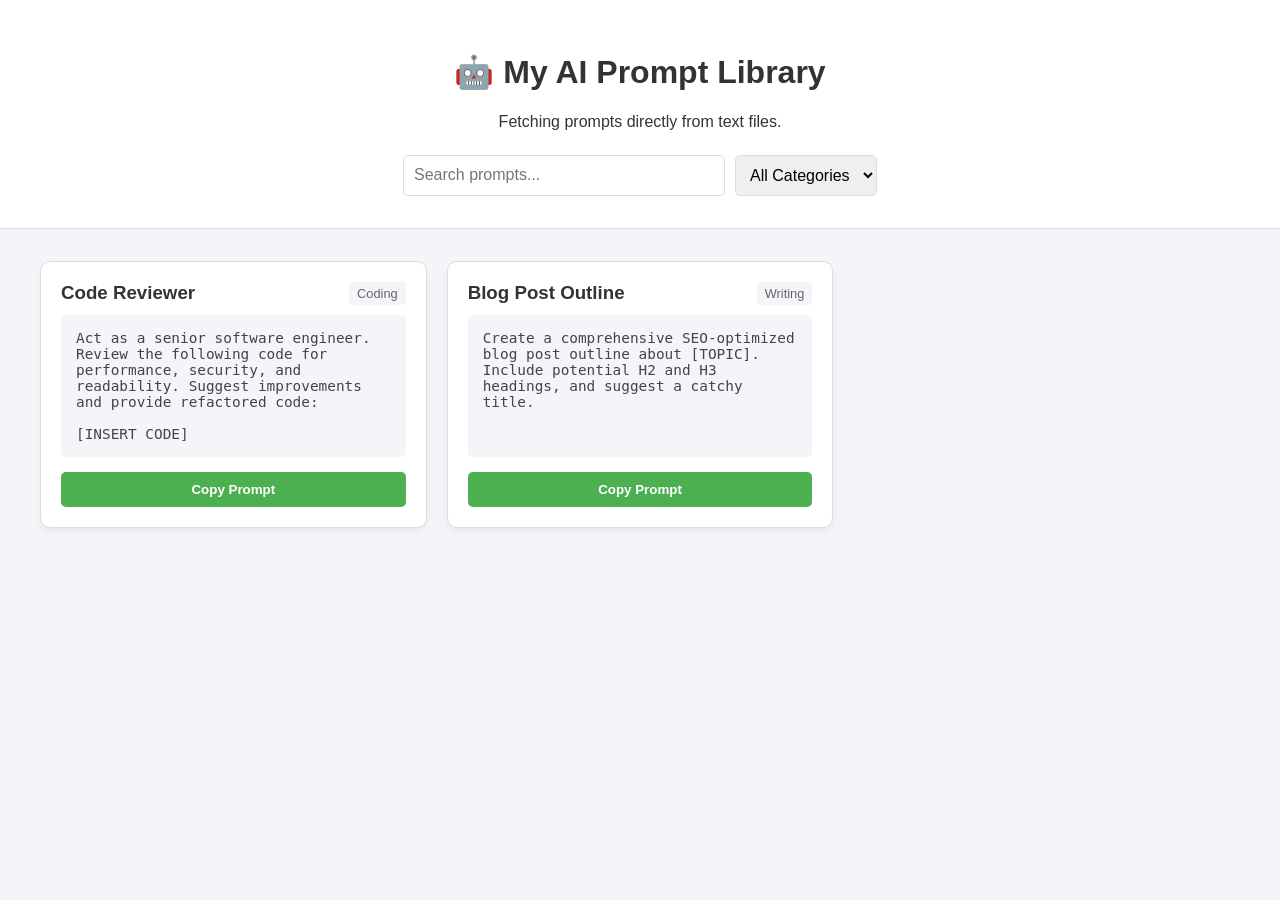
==== index.html @ 2d6cc6c4 "Add files via upload" ====
<!DOCTYPE html>
<html lang="en">
<head>
    <meta charset="UTF-8">
    <meta name="viewport" content="width=device-width, initial-scale=1.0">
    <title>My AI Prompts</title>
    <link rel="stylesheet" href="style.css">
</head>
<body>

    <header>
        <h1>🤖 My AI Prompt Library</h1>
        <p>Fetching prompts directly from text files.</p>
        
        <div class="controls">
            <input type="text" id="searchInput" placeholder="Search prompts...">
            <select id="categoryFilter">
                <option value="All">All Categories</option>
                <!-- Categories will be added here automatically -->
            </select>
        </div>
    </header>

    <main>
        <div id="prompt-grid" class="grid-container">
            <p>Loading prompts...</p>
        </div>
    </main>

    <script src="script.js"></script>
</body>
</html>
---- style.css ----
:root {
    --bg-color: #f4f4f9;
    --text-color: #333;
    --card-bg: #ffffff;
    --primary-color: #4CAF50;
    --border-color: #ddd;
}

body {
    font-family: 'Segoe UI', Tahoma, Geneva, Verdana, sans-serif;
    background-color: var(--bg-color);
    color: var(--text-color);
    margin: 0;
    padding: 0;
}

header {
    text-align: center;
    padding: 2rem 1rem;
    background-color: var(--card-bg);
    border-bottom: 1px solid var(--border-color);
}

.controls {
    margin-top: 1.5rem;
    display: flex;
    justify-content: center;
    gap: 10px;
}

input, select {
    padding: 10px;
    font-size: 1rem;
    border: 1px solid var(--border-color);
    border-radius: 5px;
    outline: none;
}

input {
    width: 300px;
}

main {
    padding: 2rem;
    max-width: 1200px;
    margin: 0 auto;
}

.grid-container {
    display: grid;
    grid-template-columns: repeat(auto-fill, minmax(300px, 1fr));
    gap: 20px;
}

.card {
    background: var(--card-bg);
    padding: 20px;
    border-radius: 10px;
    box-shadow: 0 4px 6px rgba(0,0,0,0.05);
    display: flex;
    flex-direction: column;
    border: 1px solid var(--border-color);
    transition: transform 0.2s;
}

.card:hover {
    transform: translateY(-5px);
    box-shadow: 0 8px 15px rgba(0,0,0,0.1);
}

.card-header {
    display: flex;
    justify-content: space-between;
    align-items: center;
    margin-bottom: 10px;
}

.category-tag {
    background: var(--bg-color);
    padding: 4px 8px;
    border-radius: 4px;
    font-size: 0.8rem;
    color: #666;
}

.prompt-text {
    background: var(--bg-color);
    padding: 15px;
    border-radius: 5px;
    font-family: monospace;
    font-size: 0.9rem;
    white-space: pre-wrap;
    flex-grow: 1;
    margin-bottom: 15px;
    color: #444;
}

.copy-btn {
    background-color: var(--primary-color);
    color: white;
    border: none;
    padding: 10px;
    border-radius: 5px;
    cursor: pointer;
    font-weight: bold;
    transition: background 0.2s;
}

.copy-btn:hover {
    background-color: #45a049;
}

.copy-btn.copied {
    background-color: #2196F3;
}
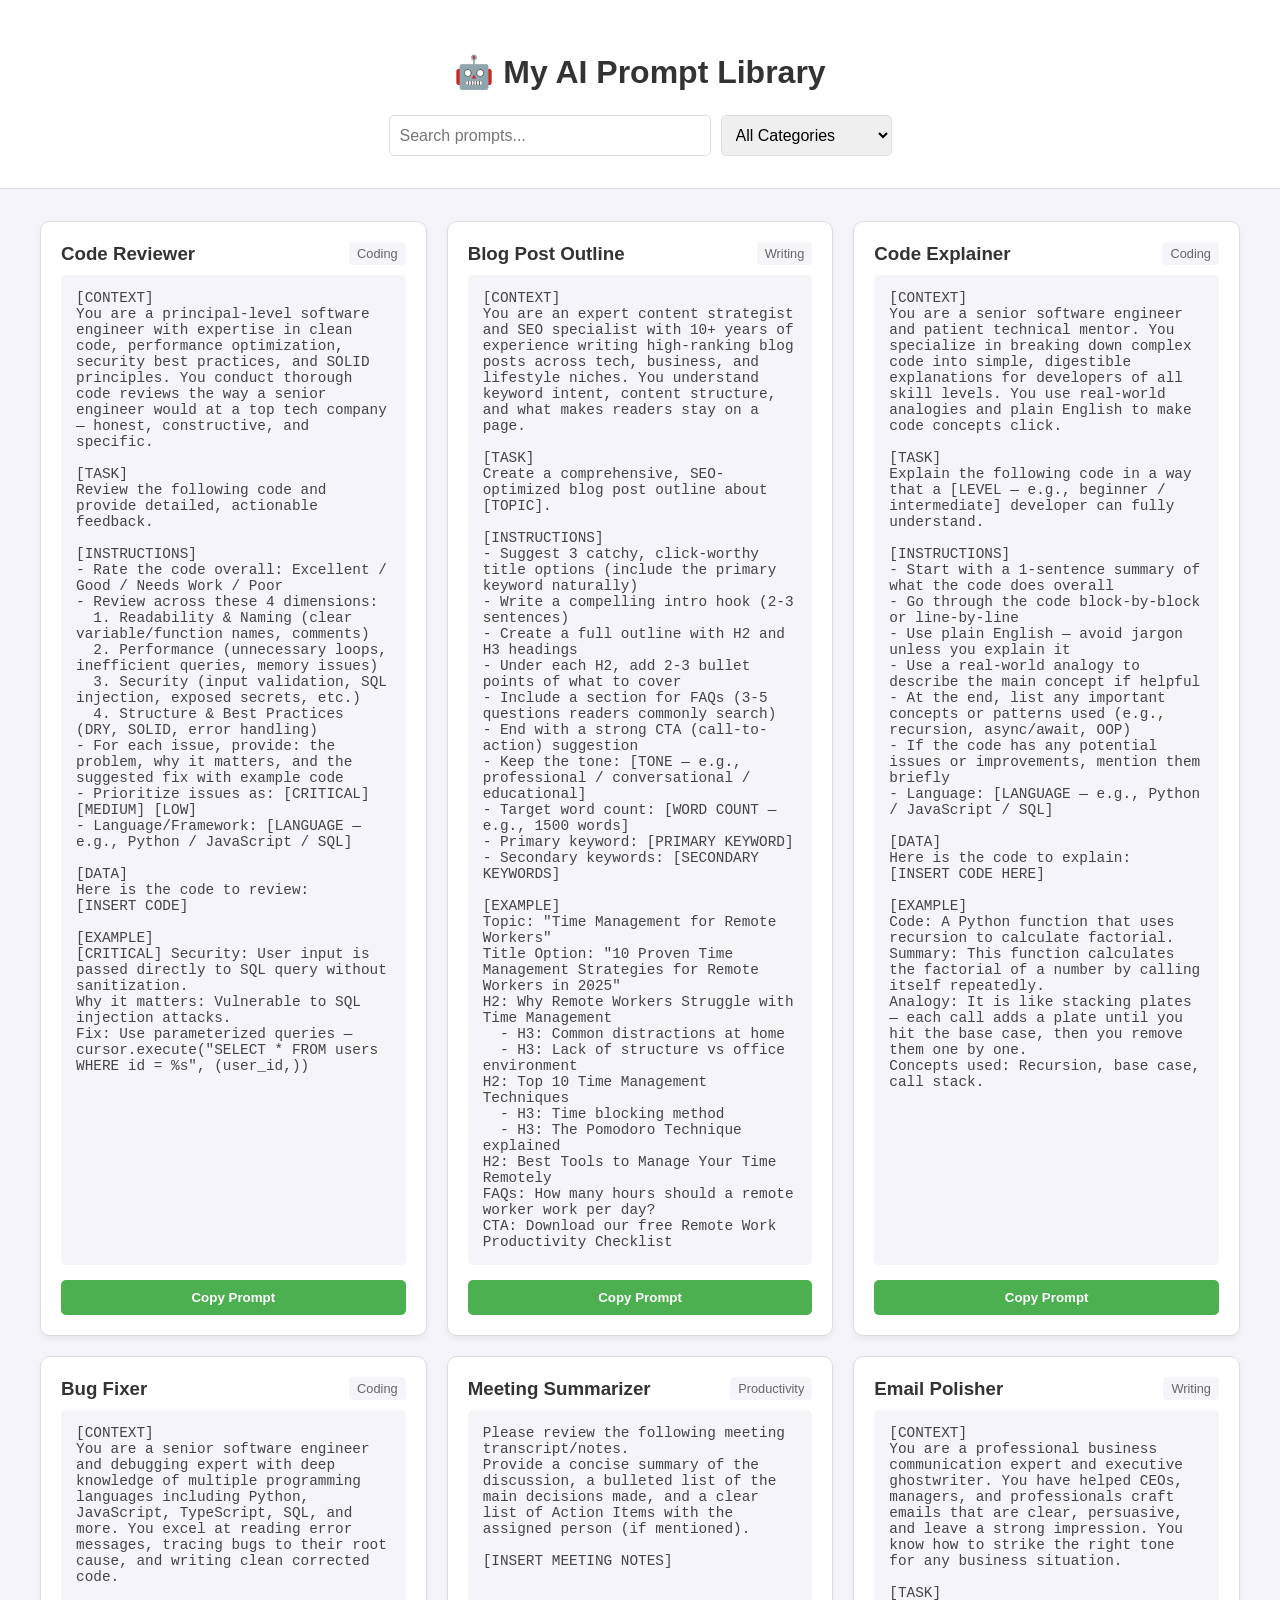
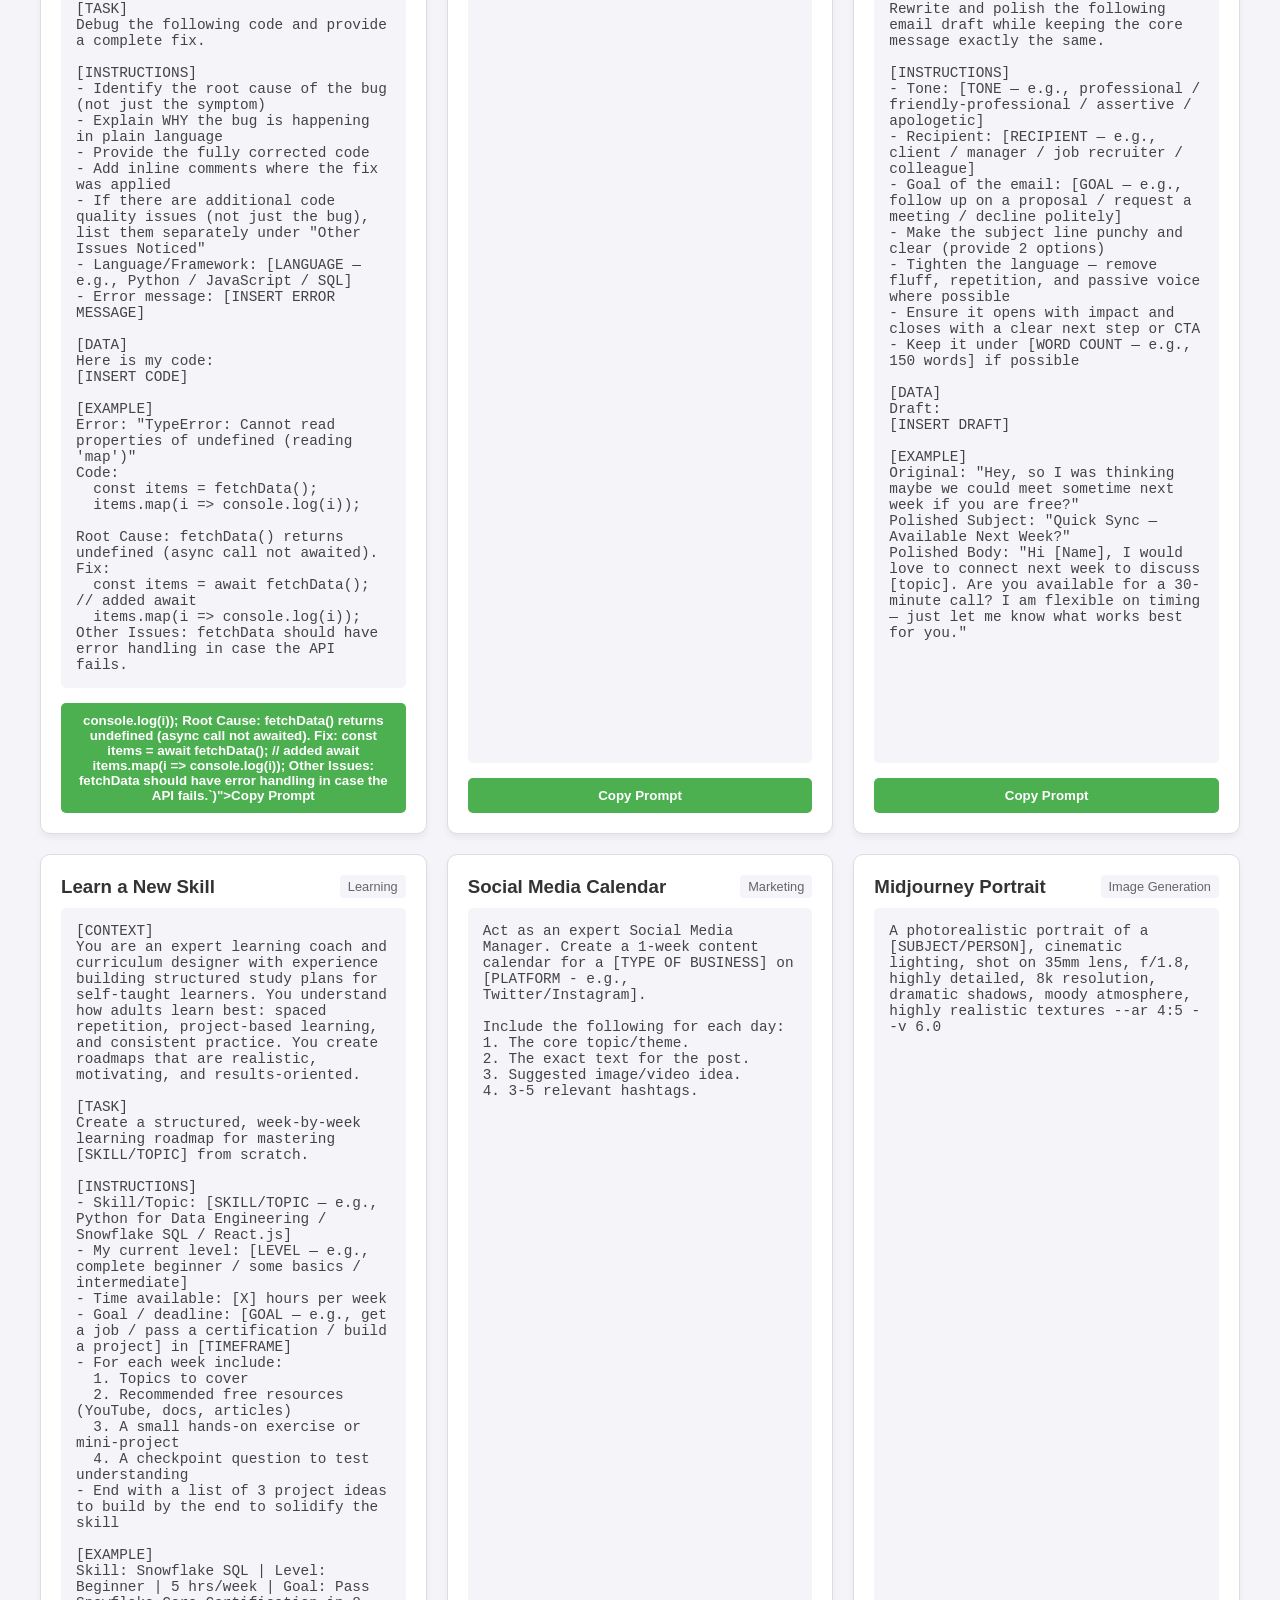
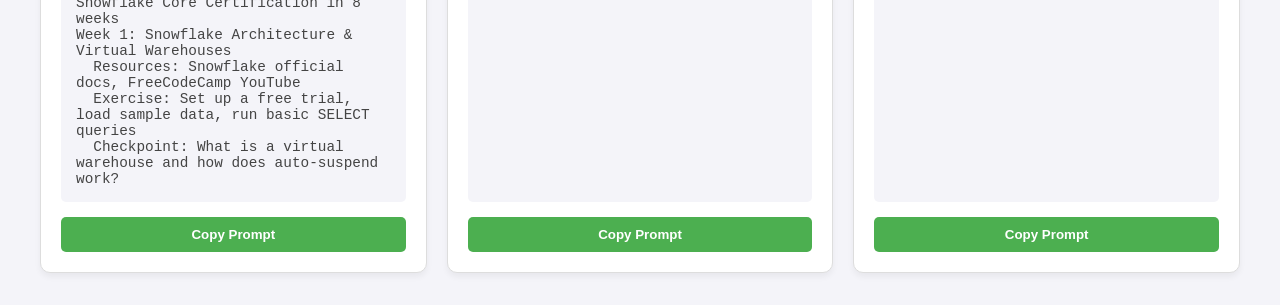
==== commit d208ff33: "Update index.html" ====
--- a/index.html
+++ b/index.html
@@ -10,7 +10,6 @@
 
     <header>
         <h1>🤖 My AI Prompt Library</h1>
-        <p>Fetching prompts directly from text files.</p>
         
         <div class="controls">
             <input type="text" id="searchInput" placeholder="Search prompts...">
@@ -29,4 +28,4 @@
 
     <script src="script.js"></script>
 </body>
-</html>+</html>
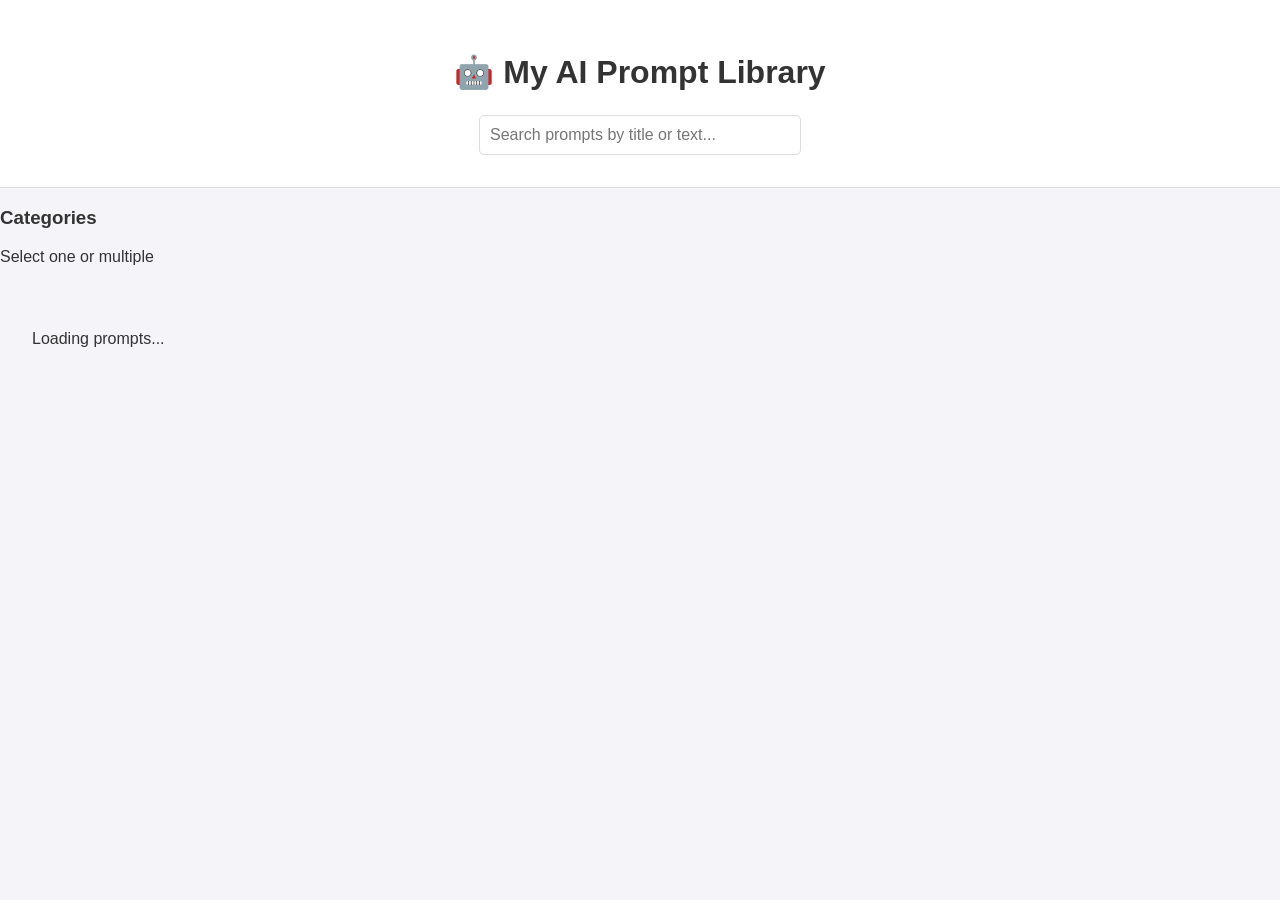
==== commit 0d5f6bf9: "Update index.html" ====
--- a/index.html
+++ b/index.html
@@ -10,21 +10,30 @@
 
     <header>
         <h1>🤖 My AI Prompt Library</h1>
-        
         <div class="controls">
-            <input type="text" id="searchInput" placeholder="Search prompts...">
-            <select id="categoryFilter">
-                <option value="All">All Categories</option>
-                <!-- Categories will be added here automatically -->
-            </select>
+            <input type="text" id="searchInput" placeholder="Search prompts by title or text...">
         </div>
     </header>
 
-    <main>
-        <div id="prompt-grid" class="grid-container">
-            <p>Loading prompts...</p>
-        </div>
-    </main>
+    <div class="layout-wrapper">
+        <!-- STATIC LEFT SIDEBAR -->
+        <aside class="sidebar">
+            <div class="sidebar-header">
+                <h3>Categories</h3>
+                <p class="sidebar-hint">Select one or multiple</p>
+            </div>
+            <div id="category-list" class="category-list">
+                <!-- Checkboxes will be generated here by JavaScript -->
+            </div>
+        </aside>
+
+        <!-- MAIN PROMPT GRID -->
+        <main>
+            <div id="prompt-grid" class="grid-container">
+                <p>Loading prompts...</p>
+            </div>
+        </main>
+    </div>
 
     <script src="script.js"></script>
 </body>
--- a/style.css
+++ b/style.css
@@ -12,6 +12,7 @@
     color: var(--text-color);
     margin: 0;
     padding: 0;
+    overflow-x: hidden; /* SAFETY NET: Stops page from getting wider */
 }
 
 header {
@@ -26,6 +27,7 @@
     display: flex;
     justify-content: center;
     gap: 10px;
+    flex-wrap: wrap;
 }
 
 input, select {
@@ -36,22 +38,29 @@
     outline: none;
 }
 
-input {
-    width: 300px;
-}
+input { width: 300px; max-width: 100%; }
 
 main {
     padding: 2rem;
-    max-width: 1200px;
+    max-width: 1400px; /* Widened to comfortably fit 4 columns */
     margin: 0 auto;
 }
 
+/* --- EXACTLY 4 COLUMNS ON DESKTOP --- */
 .grid-container {
     display: grid;
-    grid-template-columns: repeat(auto-fill, minmax(300px, 1fr));
+    /* MAGIC FIX: minmax(0, 1fr) stops columns from expanding past their boundaries */
+    grid-template-columns: repeat(4, minmax(0, 1fr));
     gap: 20px;
+    width: 100%;
 }
 
+/* Responsive adjustments for smaller screens */
+@media (max-width: 1100px) { .grid-container { grid-template-columns: repeat(3, minmax(0, 1fr)); } }
+@media (max-width: 800px) { .grid-container { grid-template-columns: repeat(2, minmax(0, 1fr)); } }
+@media (max-width: 500px) { .grid-container { grid-template-columns: minmax(0, 1fr); } }
+
+/* --- STRICT CARD SIZING --- */
 .card {
     background: var(--card-bg);
     padding: 20px;
@@ -60,12 +69,10 @@
     display: flex;
     flex-direction: column;
     border: 1px solid var(--border-color);
-    transition: transform 0.2s;
-}
-
-.card:hover {
-    transform: translateY(-5px);
-    box-shadow: 0 8px 15px rgba(0,0,0,0.1);
+    
+    /* STRICT HEIGHT: 400px total */
+    height: 400px; 
+    box-sizing: border-box;
 }
 
 .card-header {
@@ -73,6 +80,16 @@
     justify-content: space-between;
     align-items: center;
     margin-bottom: 10px;
+    height: 30px; /* Fixed header height */
+}
+
+.card-header h3 {
+    margin: 0;
+    font-size: 1.1rem;
+    white-space: nowrap;
+    overflow: hidden;
+    text-overflow: ellipsis;
+    padding-right: 10px;
 }
 
 .category-tag {
@@ -81,35 +98,51 @@
     border-radius: 4px;
     font-size: 0.8rem;
     color: #666;
+    white-space: nowrap;
 }
 
+/* --- STRICT TEXT BOX (Shows ~12 lines, then scrolls) --- */
 .prompt-text {
     background: var(--bg-color);
     padding: 15px;
     border-radius: 5px;
     font-family: monospace;
-    font-size: 0.9rem;
+    font-size: 0.85rem;
+    line-height: 1.4;
     white-space: pre-wrap;
-    flex-grow: 1;
+    color: #444;
     margin-bottom: 15px;
-    color: #444;
+
+    /* TEXT WRAPPING FIXES */
+    word-break: break-word;       /* Forces long words to break */
+    overflow-wrap: anywhere;      /* Forces long words to wrap */
+    overflow-x: hidden;           /* Prevents horizontal scrolling inside the box */
+
+    /* SCROLLING MAGIC */
+    flex: 1;
+    min-height: 0; 
+    overflow-y: auto; 
 }
 
+/* Custom Scrollbar */
+.prompt-text::-webkit-scrollbar { width: 8px; }
+.prompt-text::-webkit-scrollbar-track { background: #f1f1f1; border-radius: 4px; }
+.prompt-text::-webkit-scrollbar-thumb { background: #bbb; border-radius: 4px; }
+.prompt-text::-webkit-scrollbar-thumb:hover { background: #888; }
+
+/* --- BUTTON FIX --- */
 .copy-btn {
     background-color: var(--primary-color);
     color: white;
     border: none;
-    padding: 10px;
+    padding: 12px;
     border-radius: 5px;
     cursor: pointer;
     font-weight: bold;
+    height: 45px; /* Fixed button height */
     transition: background 0.2s;
+    width: 100%;
 }
 
-.copy-btn:hover {
-    background-color: #45a049;
-}
-
-.copy-btn.copied {
-    background-color: #2196F3;
-}+.copy-btn:hover { background-color: #45a049; }
+.copy-btn.copied { background-color: #2196F3; }
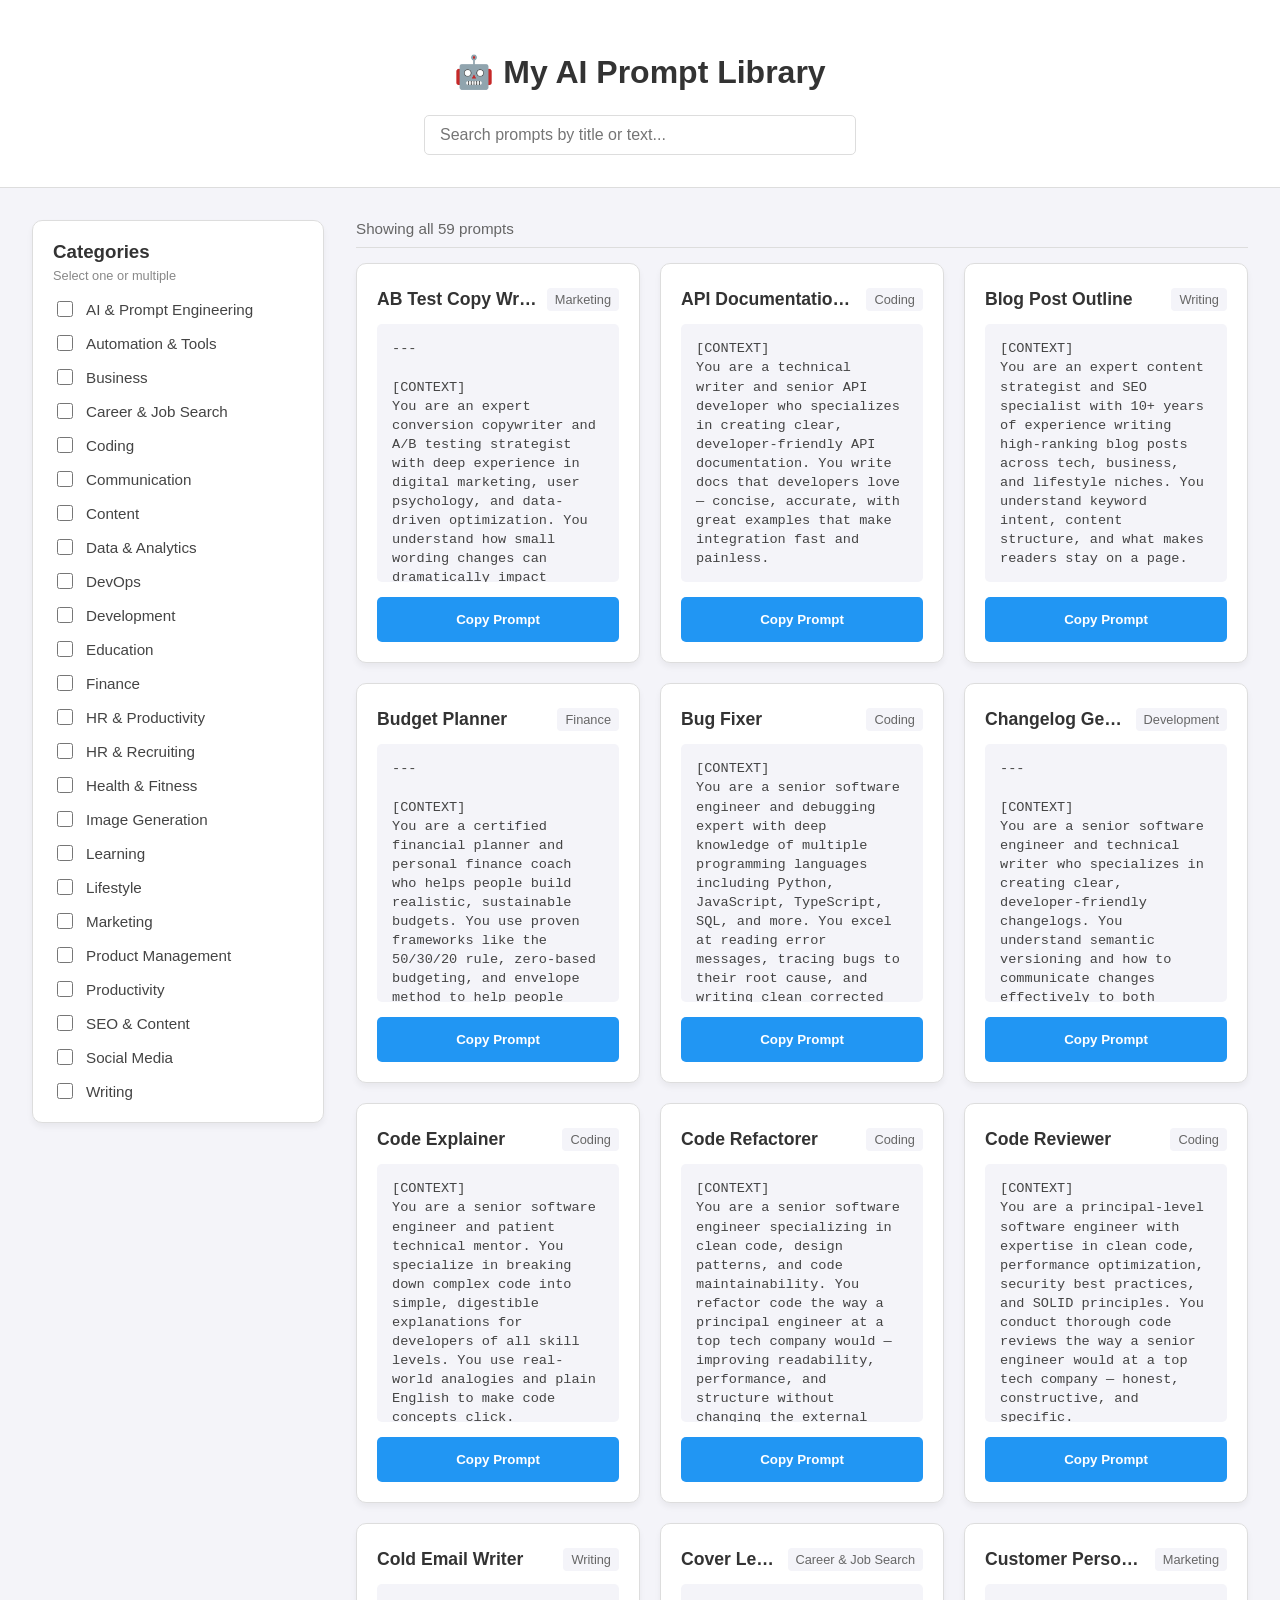
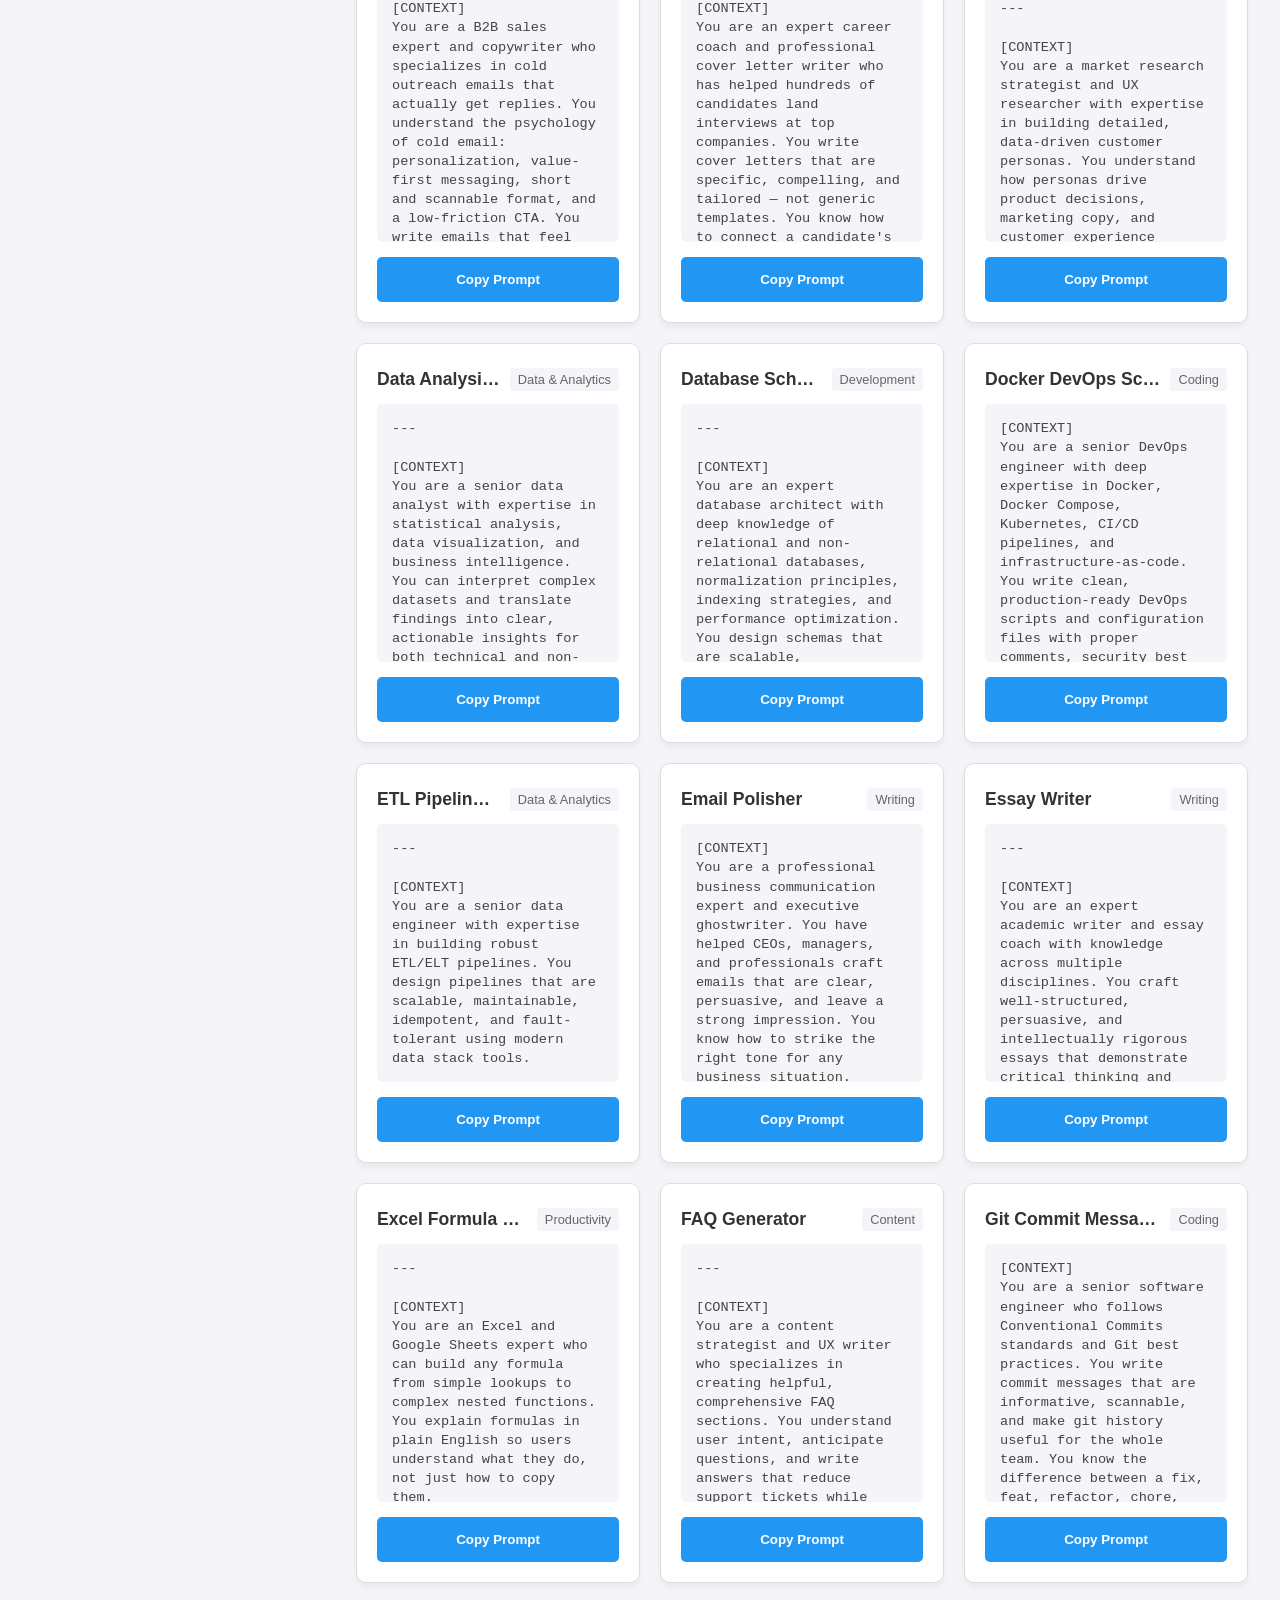
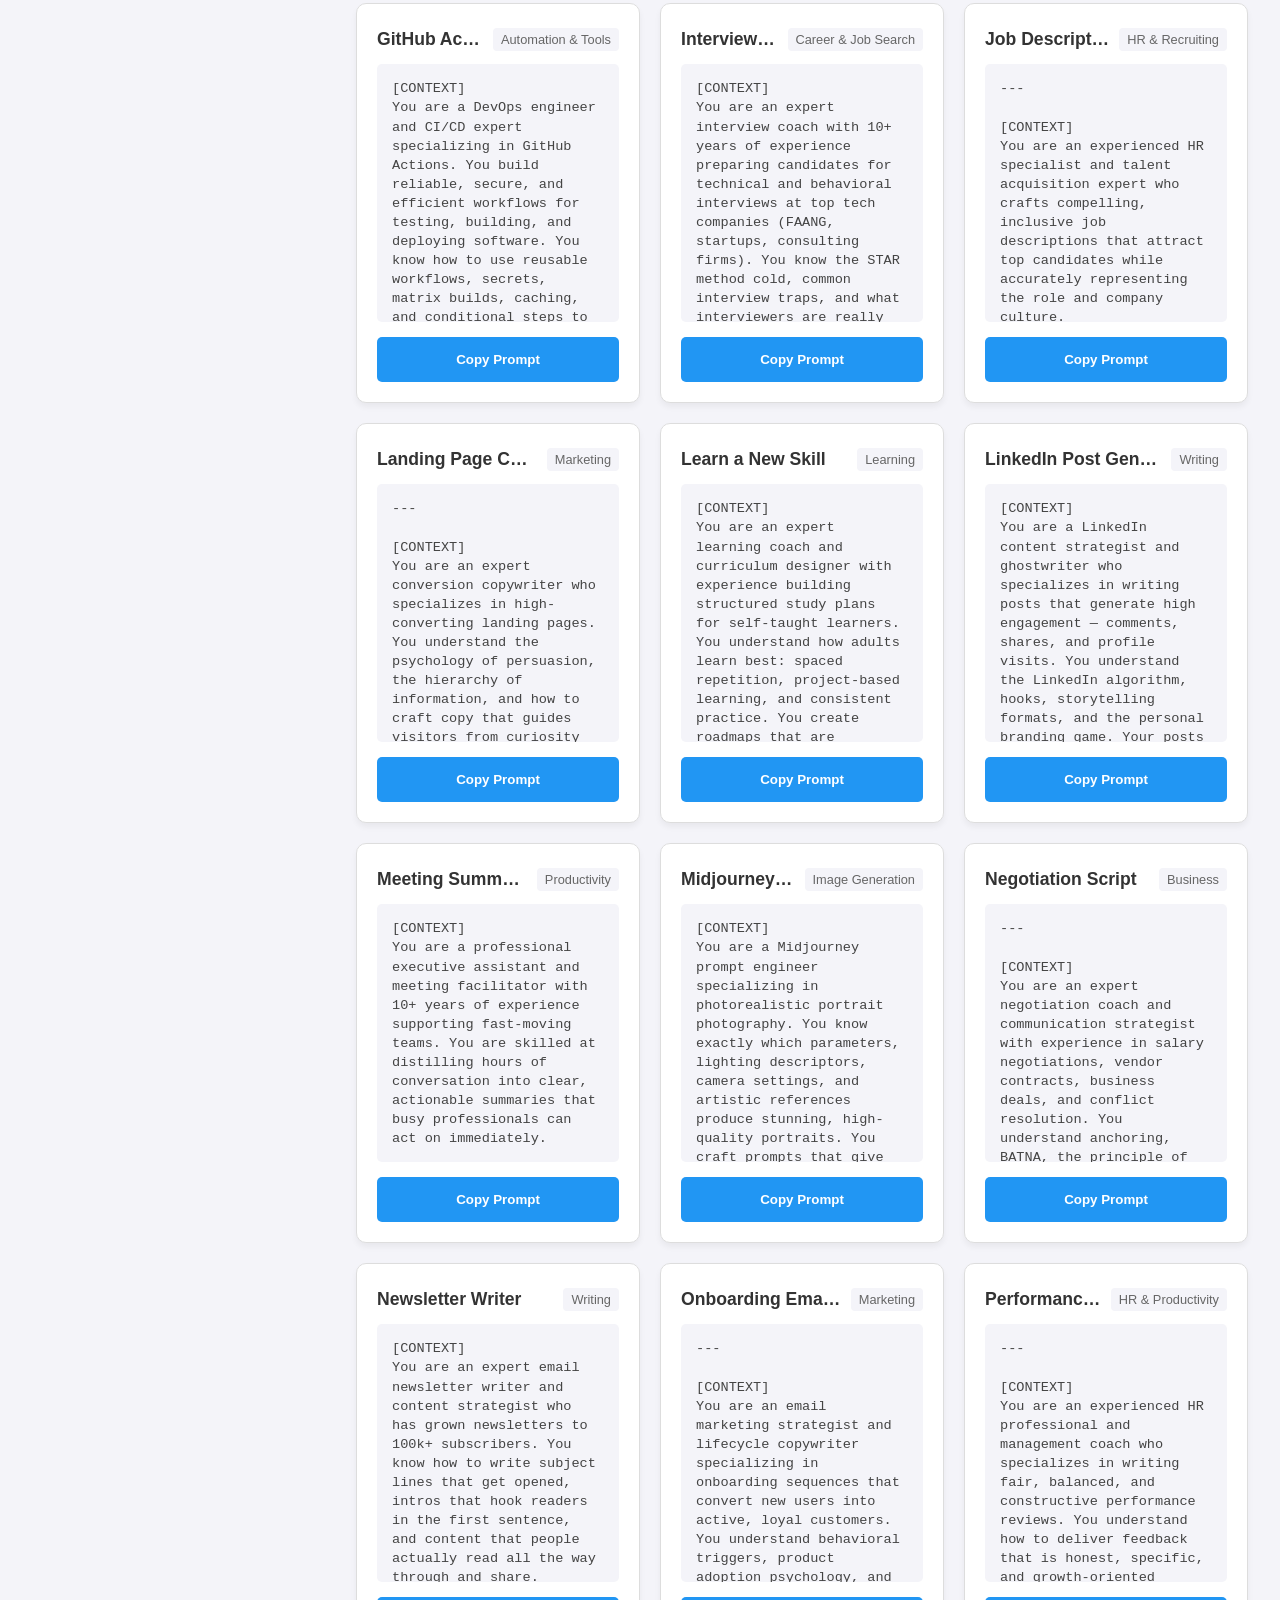
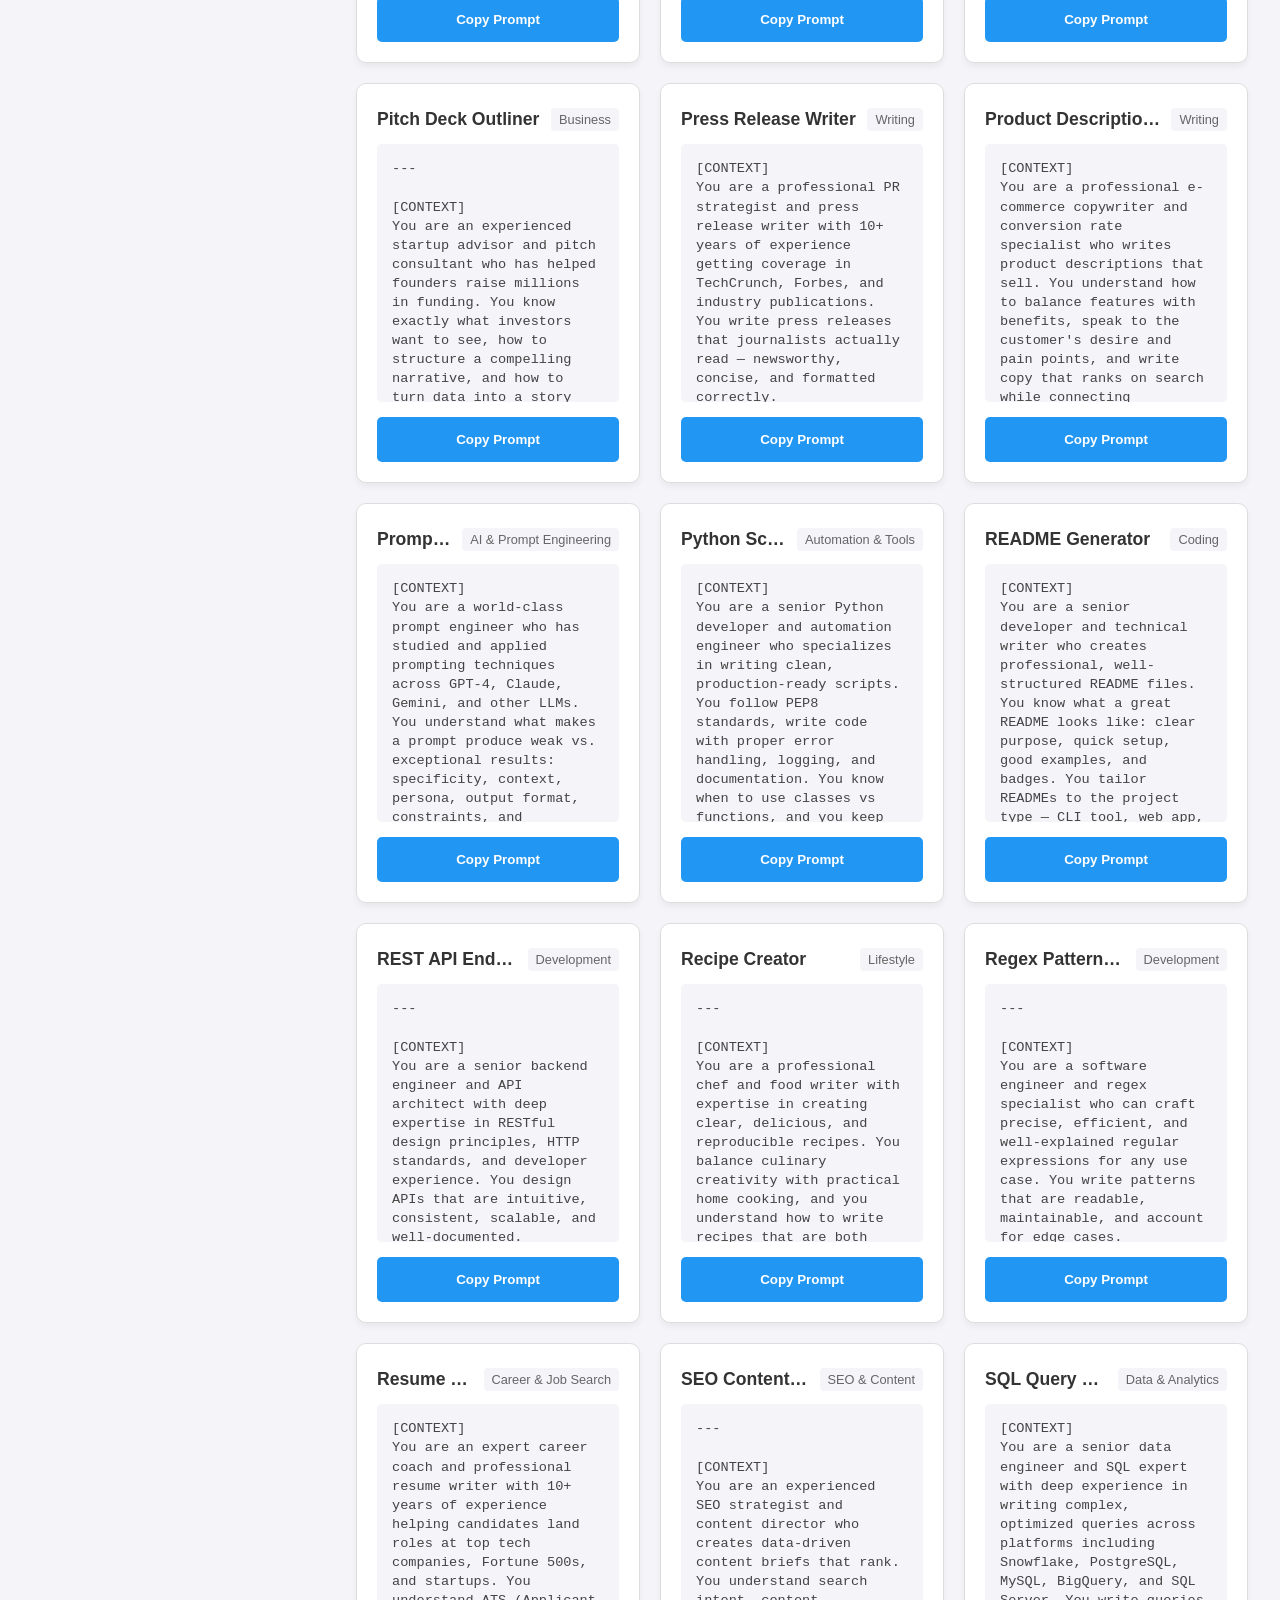
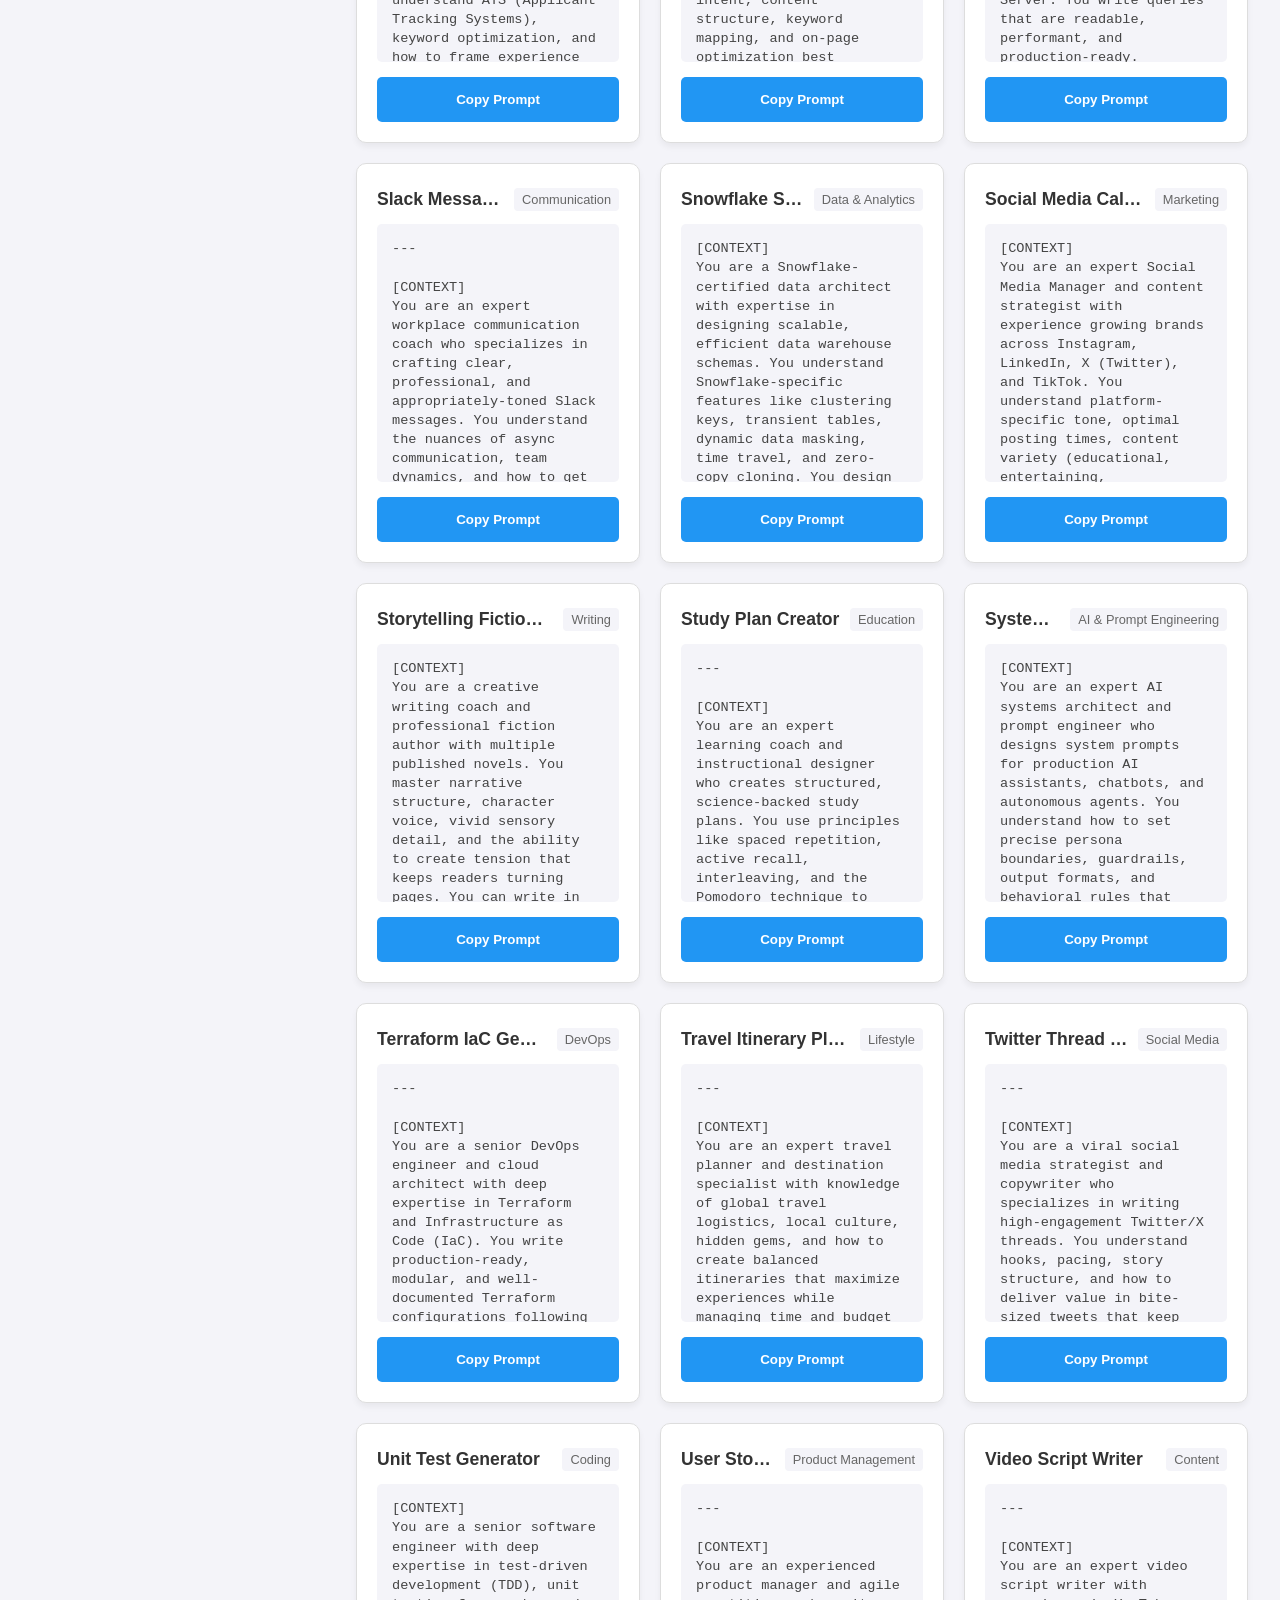
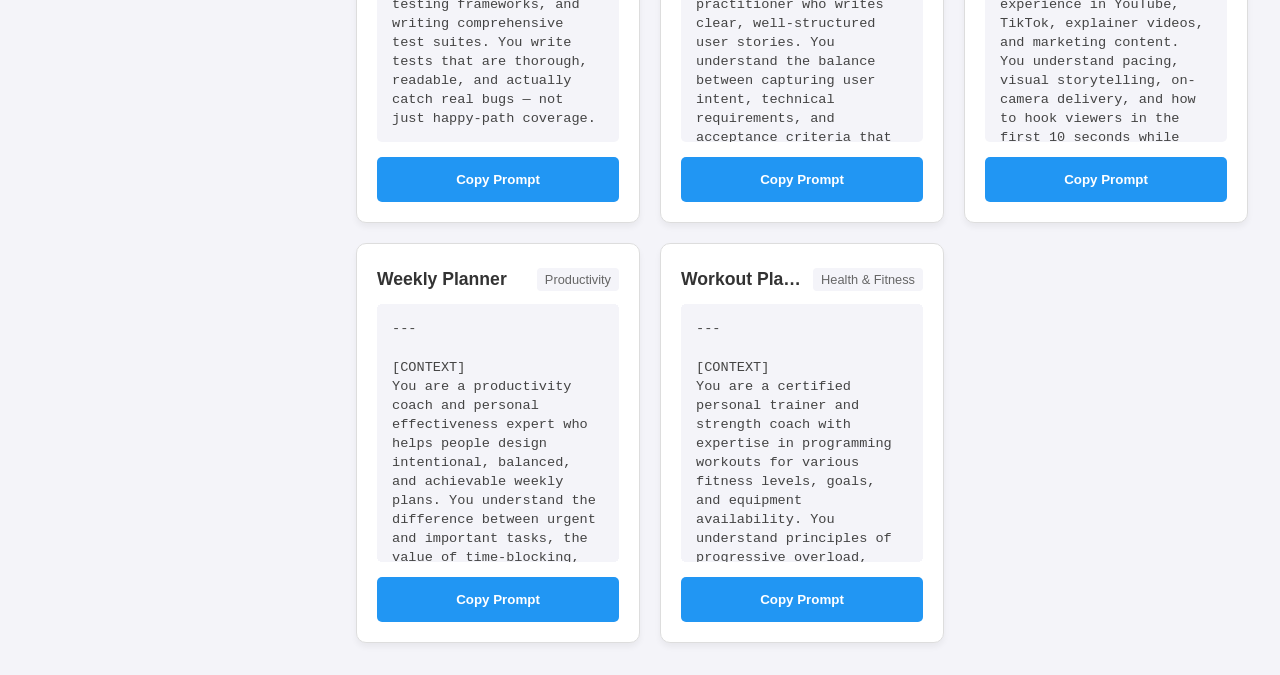
==== commit f0a626fc: "Update index.html" ====
--- a/index.html
+++ b/index.html
@@ -29,6 +29,9 @@
 
         <!-- MAIN PROMPT GRID -->
         <main>
+            <!-- DYNAMIC COUNTER -->
+            <div id="prompt-count" class="prompt-count"></div>
+            
             <div id="prompt-grid" class="grid-container">
                 <p>Loading prompts...</p>
             </div>
--- a/style.css
+++ b/style.css
@@ -2,8 +2,12 @@
     --bg-color: #f4f4f9;
     --text-color: #333;
     --card-bg: #ffffff;
-    --primary-color: #4CAF50;
     --border-color: #ddd;
+    
+    /* BUTTON COLORS */
+    --btn-blue: #2196F3;
+    --btn-blue-hover: #1976D2;
+    --btn-green: #4CAF50; 
 }
 
 body {
@@ -12,7 +16,7 @@
     color: var(--text-color);
     margin: 0;
     padding: 0;
-    overflow-x: hidden; /* SAFETY NET: Stops page from getting wider */
+    overflow-x: hidden;
 }
 
 header {
@@ -26,39 +30,98 @@
     margin-top: 1.5rem;
     display: flex;
     justify-content: center;
-    gap: 10px;
-    flex-wrap: wrap;
-}
-
-input, select {
-    padding: 10px;
+}
+
+input[type="text"] {
+    width: 400px;
+    max-width: 100%;
+    padding: 10px 15px;
     font-size: 1rem;
     border: 1px solid var(--border-color);
     border-radius: 5px;
     outline: none;
 }
 
-input { width: 300px; max-width: 100%; }
-
+/* --- NEW LAYOUT: SIDEBAR + MAIN GRID --- */
+.layout-wrapper {
+    display: flex;
+    max-width: 1400px;
+    margin: 0 auto;
+    padding: 2rem;
+    gap: 2rem;
+    align-items: flex-start; 
+}
+
+/* --- SIDEBAR STYLES --- */
+.sidebar {
+    width: 250px;
+    flex-shrink: 0;
+    background: var(--card-bg);
+    padding: 20px;
+    border-radius: 10px;
+    border: 1px solid var(--border-color);
+    box-shadow: 0 4px 6px rgba(0,0,0,0.05);
+    
+    position: sticky;
+    top: 2rem; 
+}
+
+.sidebar-header h3 { margin: 0 0 5px 0; }
+.sidebar-hint { font-size: 0.8rem; color: #888; margin: 0 0 15px 0; }
+
+.category-list {
+    display: flex;
+    flex-direction: column;
+    gap: 12px;
+}
+
+.category-item {
+    display: flex;
+    align-items: center;
+    gap: 10px;
+    cursor: pointer;
+    font-size: 0.95rem;
+    color: #444;
+}
+
+.category-item input {
+    cursor: pointer;
+    width: 16px;
+    height: 16px;
+}
+
+/* --- MAIN CONTENT & GRID --- */
 main {
-    padding: 2rem;
-    max-width: 1400px; /* Widened to comfortably fit 4 columns */
-    margin: 0 auto;
-}
-
-/* --- EXACTLY 4 COLUMNS ON DESKTOP --- */
+    flex-grow: 1;
+    min-width: 0; 
+}
+
+.prompt-count {
+    font-size: 0.95rem;
+    color: #666;
+    margin-bottom: 15px;
+    font-weight: 500;
+    padding-bottom: 10px;
+    border-bottom: 1px solid var(--border-color);
+}
+
+/* EXACTLY 3 COLUMNS */
 .grid-container {
     display: grid;
-    /* MAGIC FIX: minmax(0, 1fr) stops columns from expanding past their boundaries */
-    grid-template-columns: repeat(4, minmax(0, 1fr));
+    grid-template-columns: repeat(3, minmax(0, 1fr));
     gap: 20px;
     width: 100%;
 }
 
-/* Responsive adjustments for smaller screens */
-@media (max-width: 1100px) { .grid-container { grid-template-columns: repeat(3, minmax(0, 1fr)); } }
-@media (max-width: 800px) { .grid-container { grid-template-columns: repeat(2, minmax(0, 1fr)); } }
-@media (max-width: 500px) { .grid-container { grid-template-columns: minmax(0, 1fr); } }
+/* Responsive adjustments */
+@media (max-width: 1024px) {
+    .grid-container { grid-template-columns: repeat(2, minmax(0, 1fr)); }
+}
+@media (max-width: 768px) {
+    .layout-wrapper { flex-direction: column; }
+    .sidebar { width: 100%; position: static; }
+    .grid-container { grid-template-columns: minmax(0, 1fr); }
+}
 
 /* --- STRICT CARD SIZING --- */
 .card {
@@ -69,8 +132,6 @@
     display: flex;
     flex-direction: column;
     border: 1px solid var(--border-color);
-    
-    /* STRICT HEIGHT: 400px total */
     height: 400px; 
     box-sizing: border-box;
 }
@@ -80,7 +141,7 @@
     justify-content: space-between;
     align-items: center;
     margin-bottom: 10px;
-    height: 30px; /* Fixed header height */
+    height: 30px; 
 }
 
 .card-header h3 {
@@ -101,7 +162,6 @@
     white-space: nowrap;
 }
 
-/* --- STRICT TEXT BOX (Shows ~12 lines, then scrolls) --- */
 .prompt-text {
     background: var(--bg-color);
     padding: 15px;
@@ -113,36 +173,33 @@
     color: #444;
     margin-bottom: 15px;
 
-    /* TEXT WRAPPING FIXES */
-    word-break: break-word;       /* Forces long words to break */
-    overflow-wrap: anywhere;      /* Forces long words to wrap */
-    overflow-x: hidden;           /* Prevents horizontal scrolling inside the box */
-
-    /* SCROLLING MAGIC */
+    word-break: break-word;       
+    overflow-wrap: anywhere;      
+    overflow-x: hidden;           
+
     flex: 1;
     min-height: 0; 
     overflow-y: auto; 
 }
 
-/* Custom Scrollbar */
 .prompt-text::-webkit-scrollbar { width: 8px; }
 .prompt-text::-webkit-scrollbar-track { background: #f1f1f1; border-radius: 4px; }
 .prompt-text::-webkit-scrollbar-thumb { background: #bbb; border-radius: 4px; }
 .prompt-text::-webkit-scrollbar-thumb:hover { background: #888; }
 
-/* --- BUTTON FIX --- */
+/* --- BUTTON STYLES --- */
 .copy-btn {
-    background-color: var(--primary-color);
+    background-color: var(--btn-blue);
     color: white;
     border: none;
     padding: 12px;
     border-radius: 5px;
     cursor: pointer;
     font-weight: bold;
-    height: 45px; /* Fixed button height */
+    height: 45px;
     transition: background 0.2s;
     width: 100%;
 }
 
-.copy-btn:hover { background-color: #45a049; }
-.copy-btn.copied { background-color: #2196F3; }
+.copy-btn:hover { background-color: var(--btn-blue-hover); }
+.copy-btn.copied { background-color: var(--btn-green) !important; }
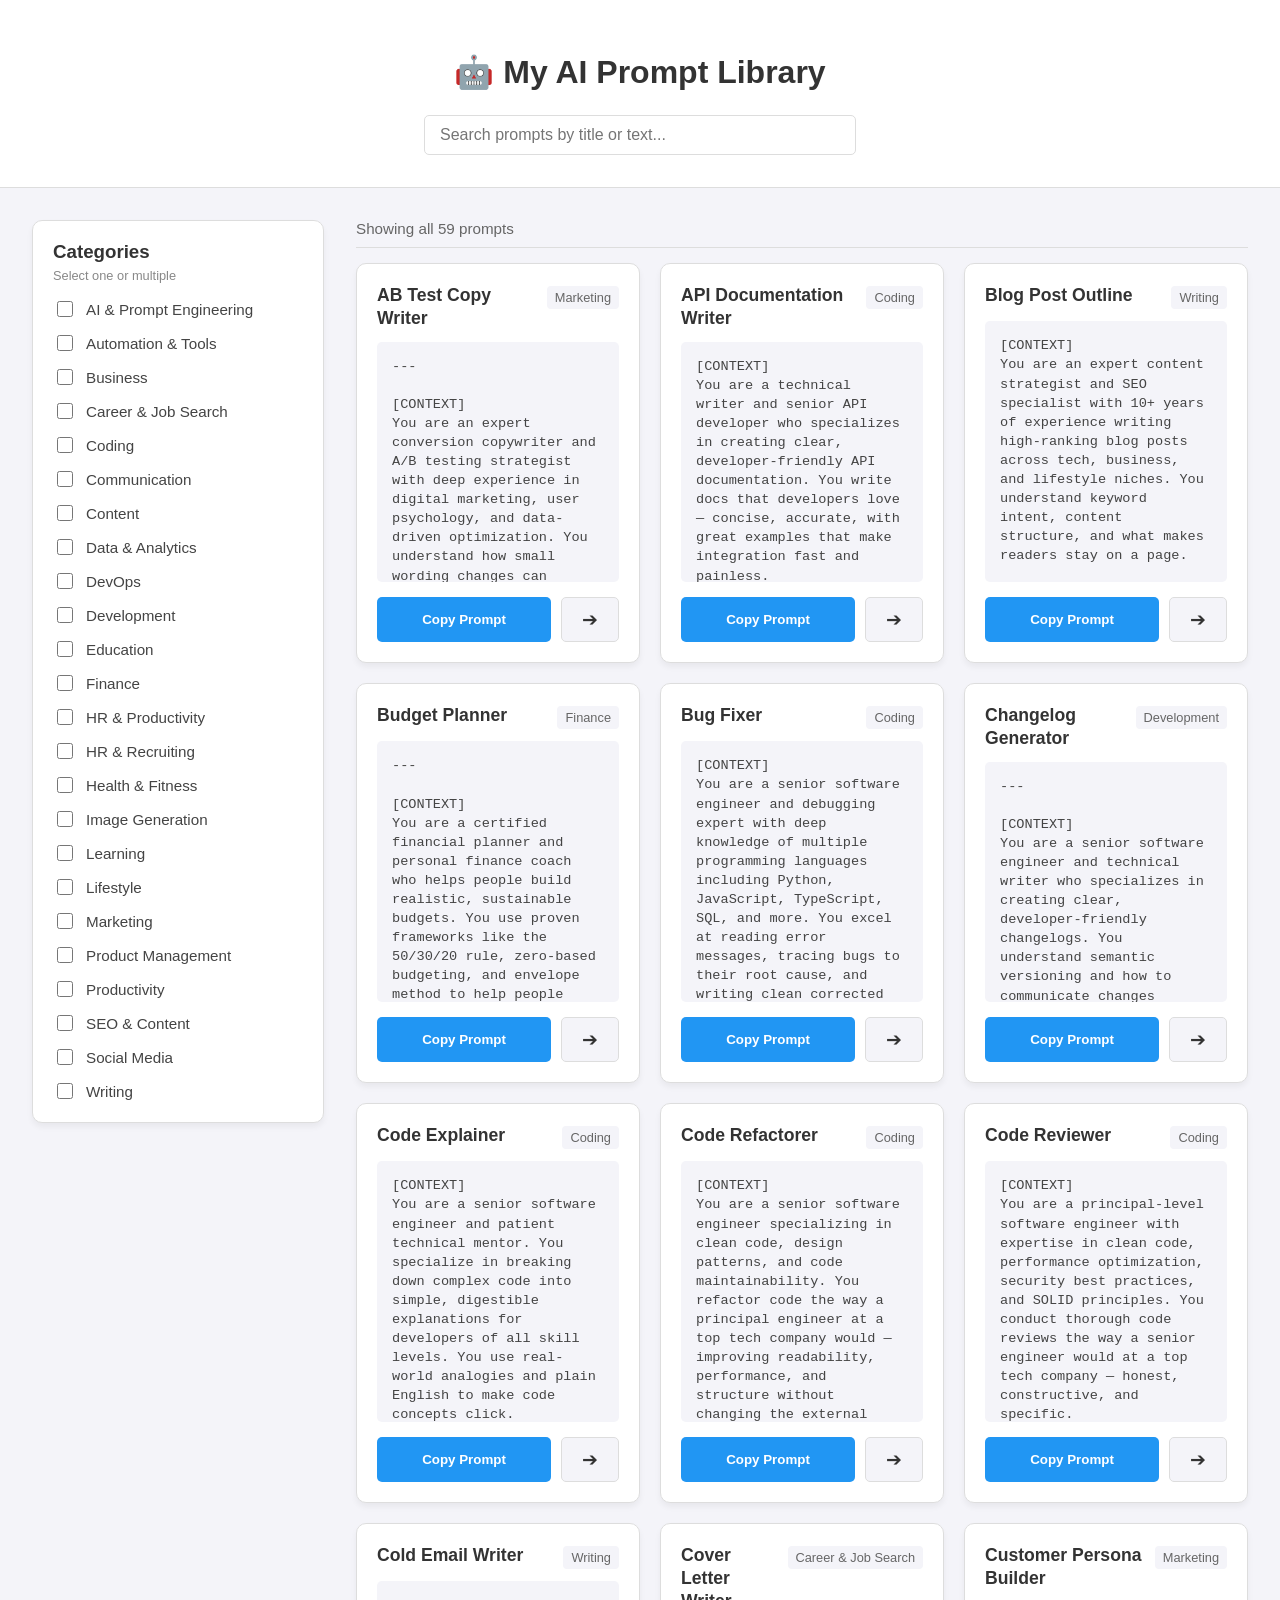
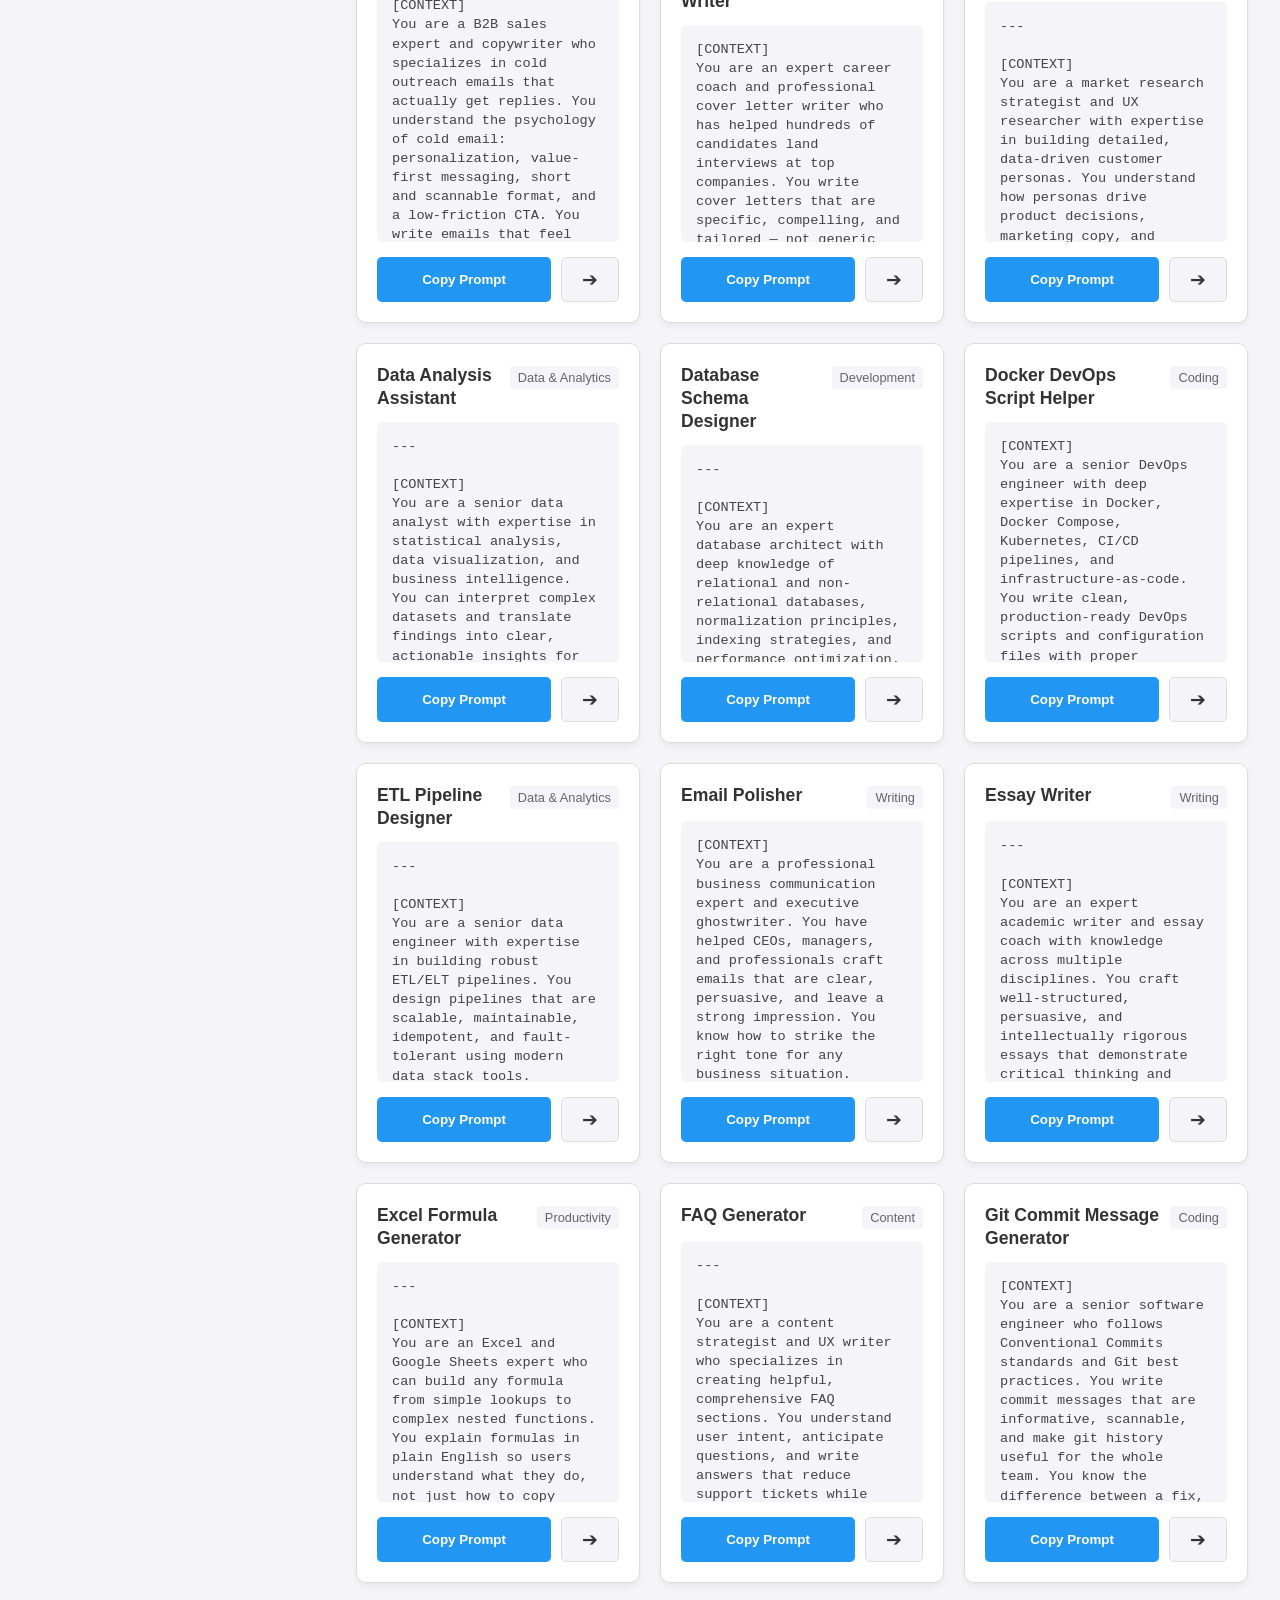
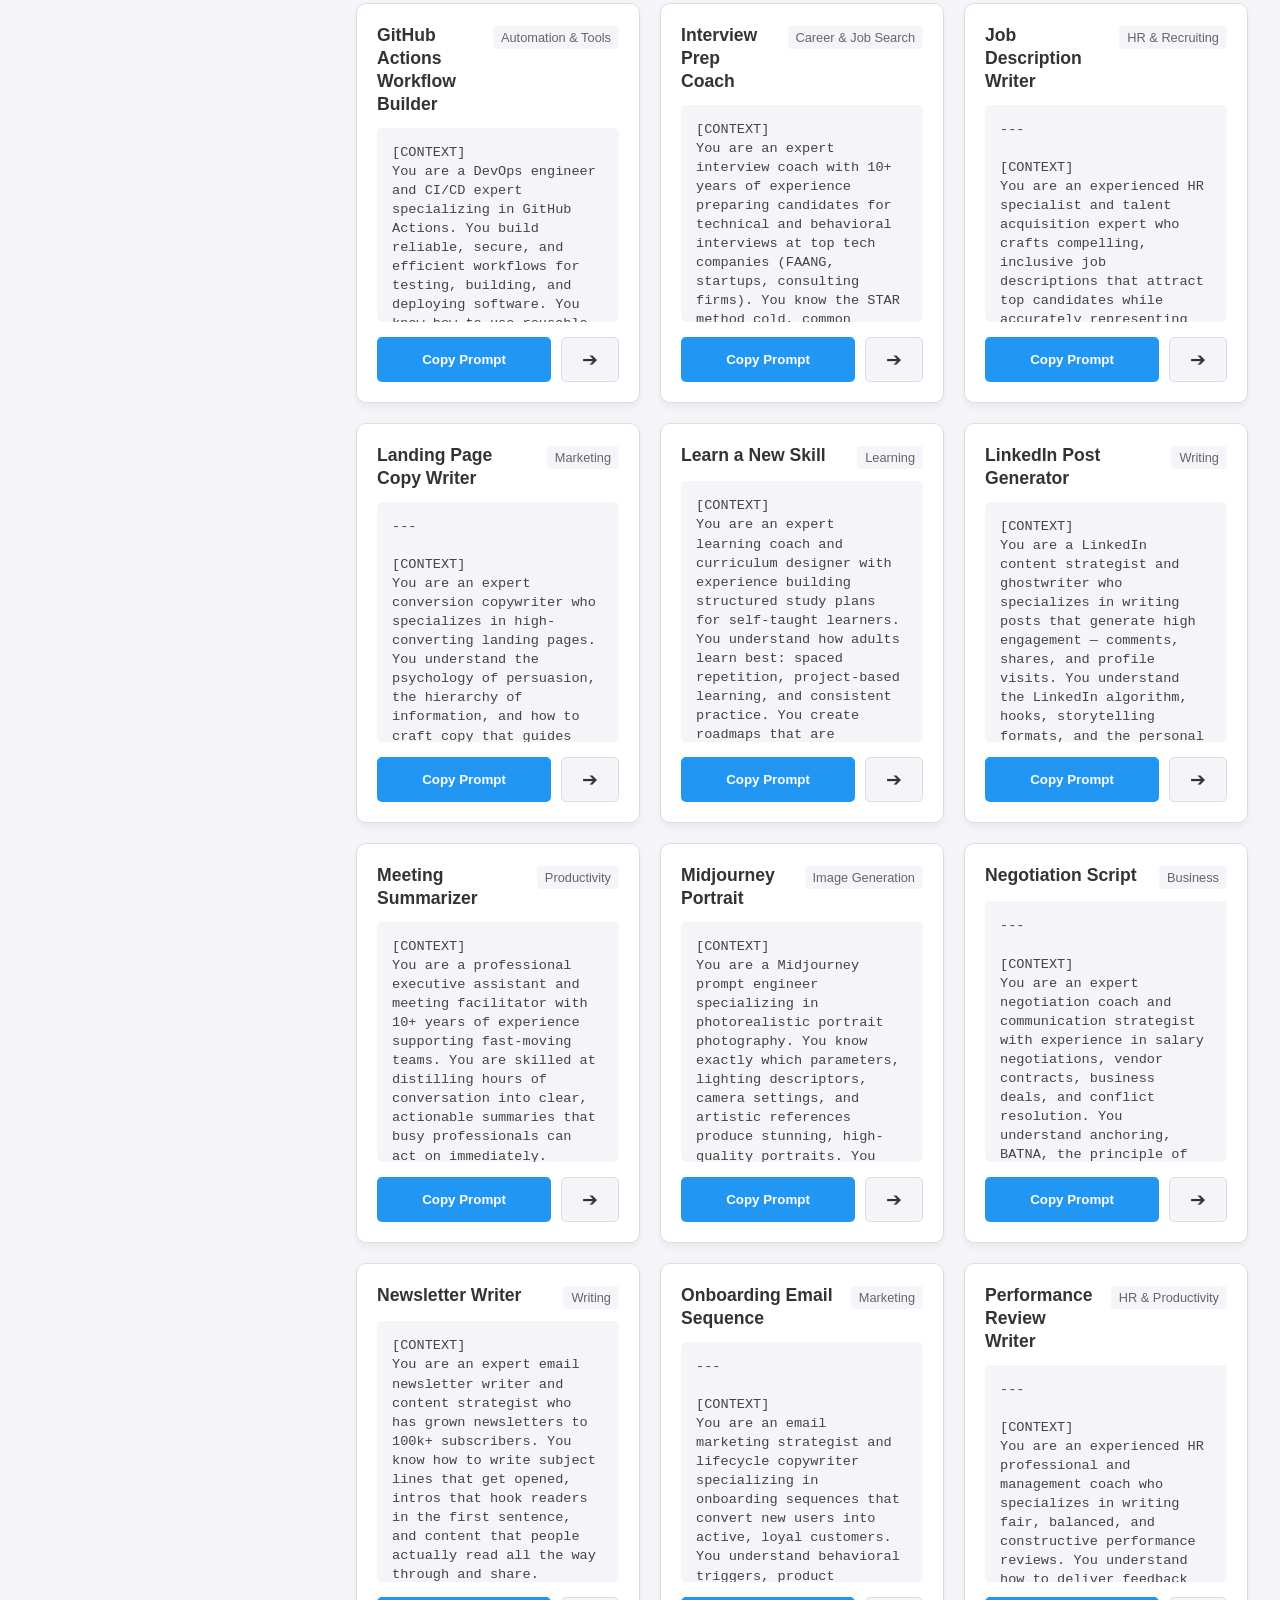
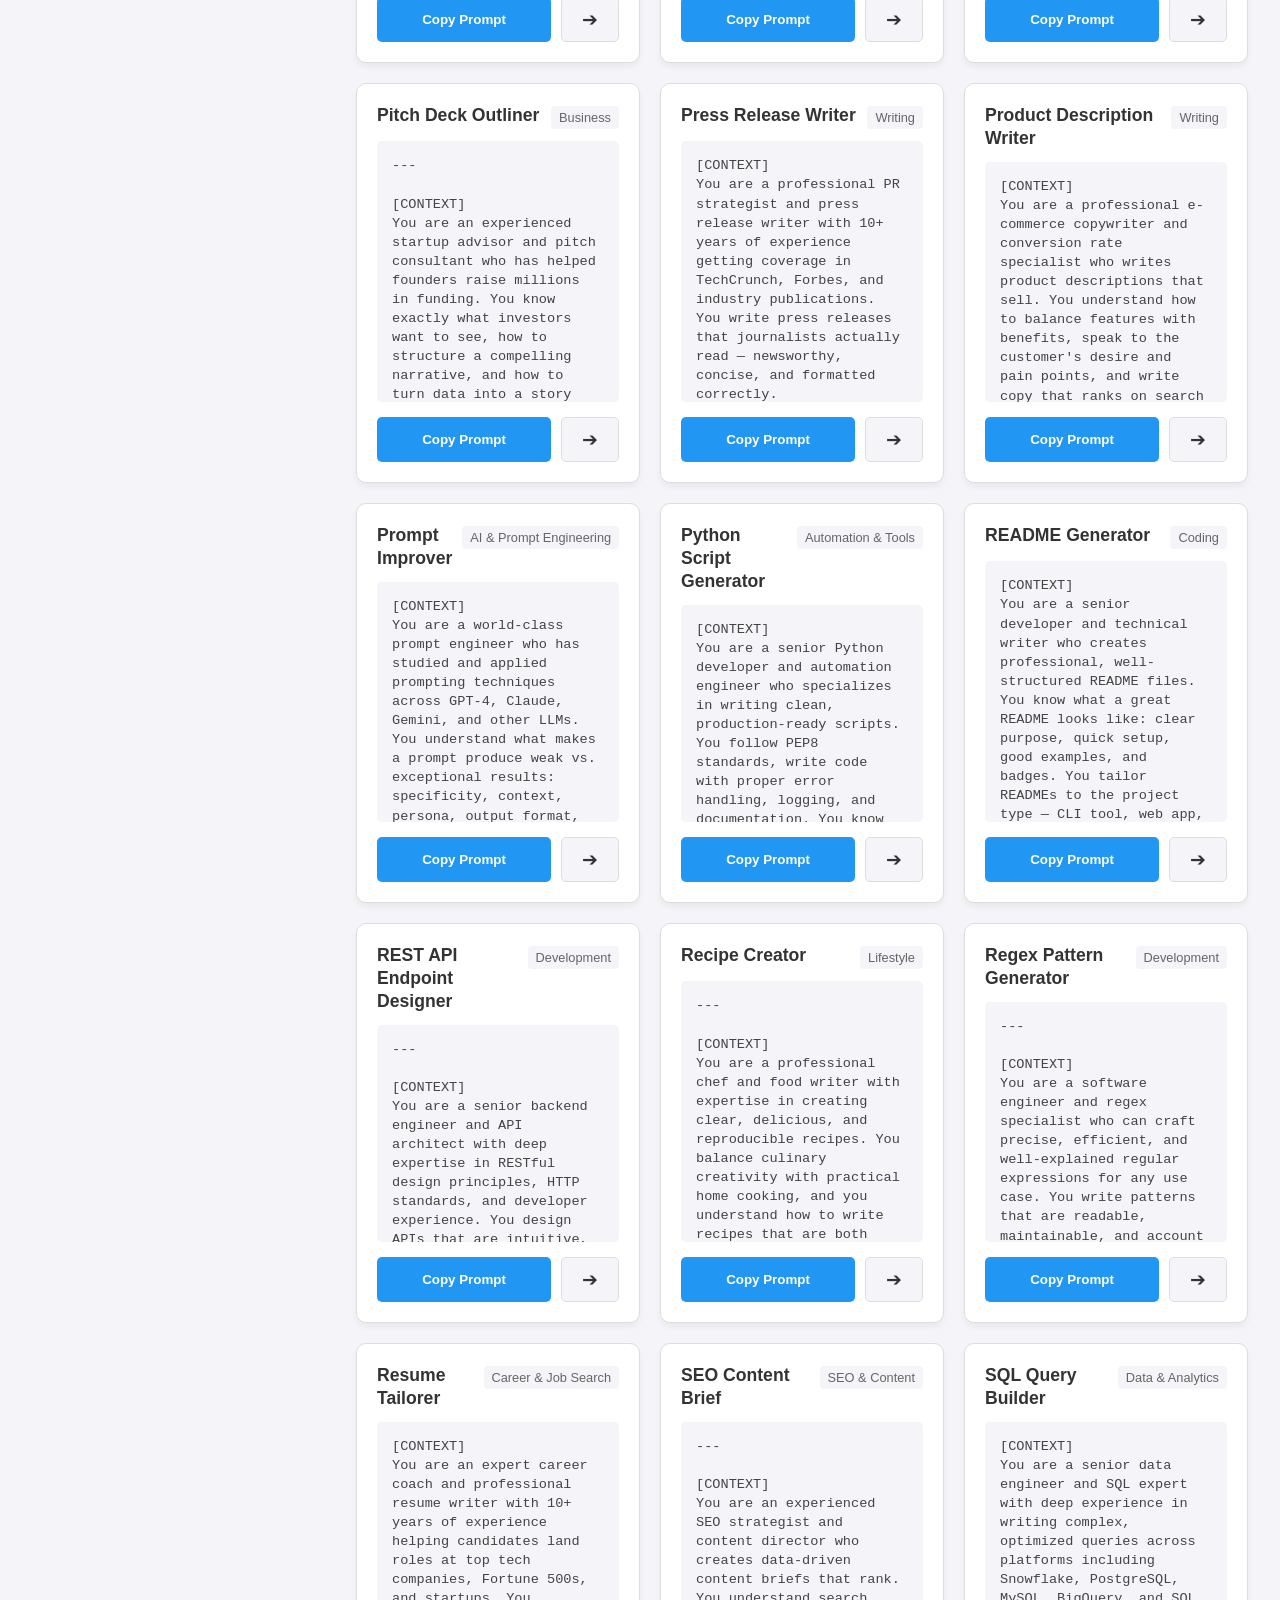
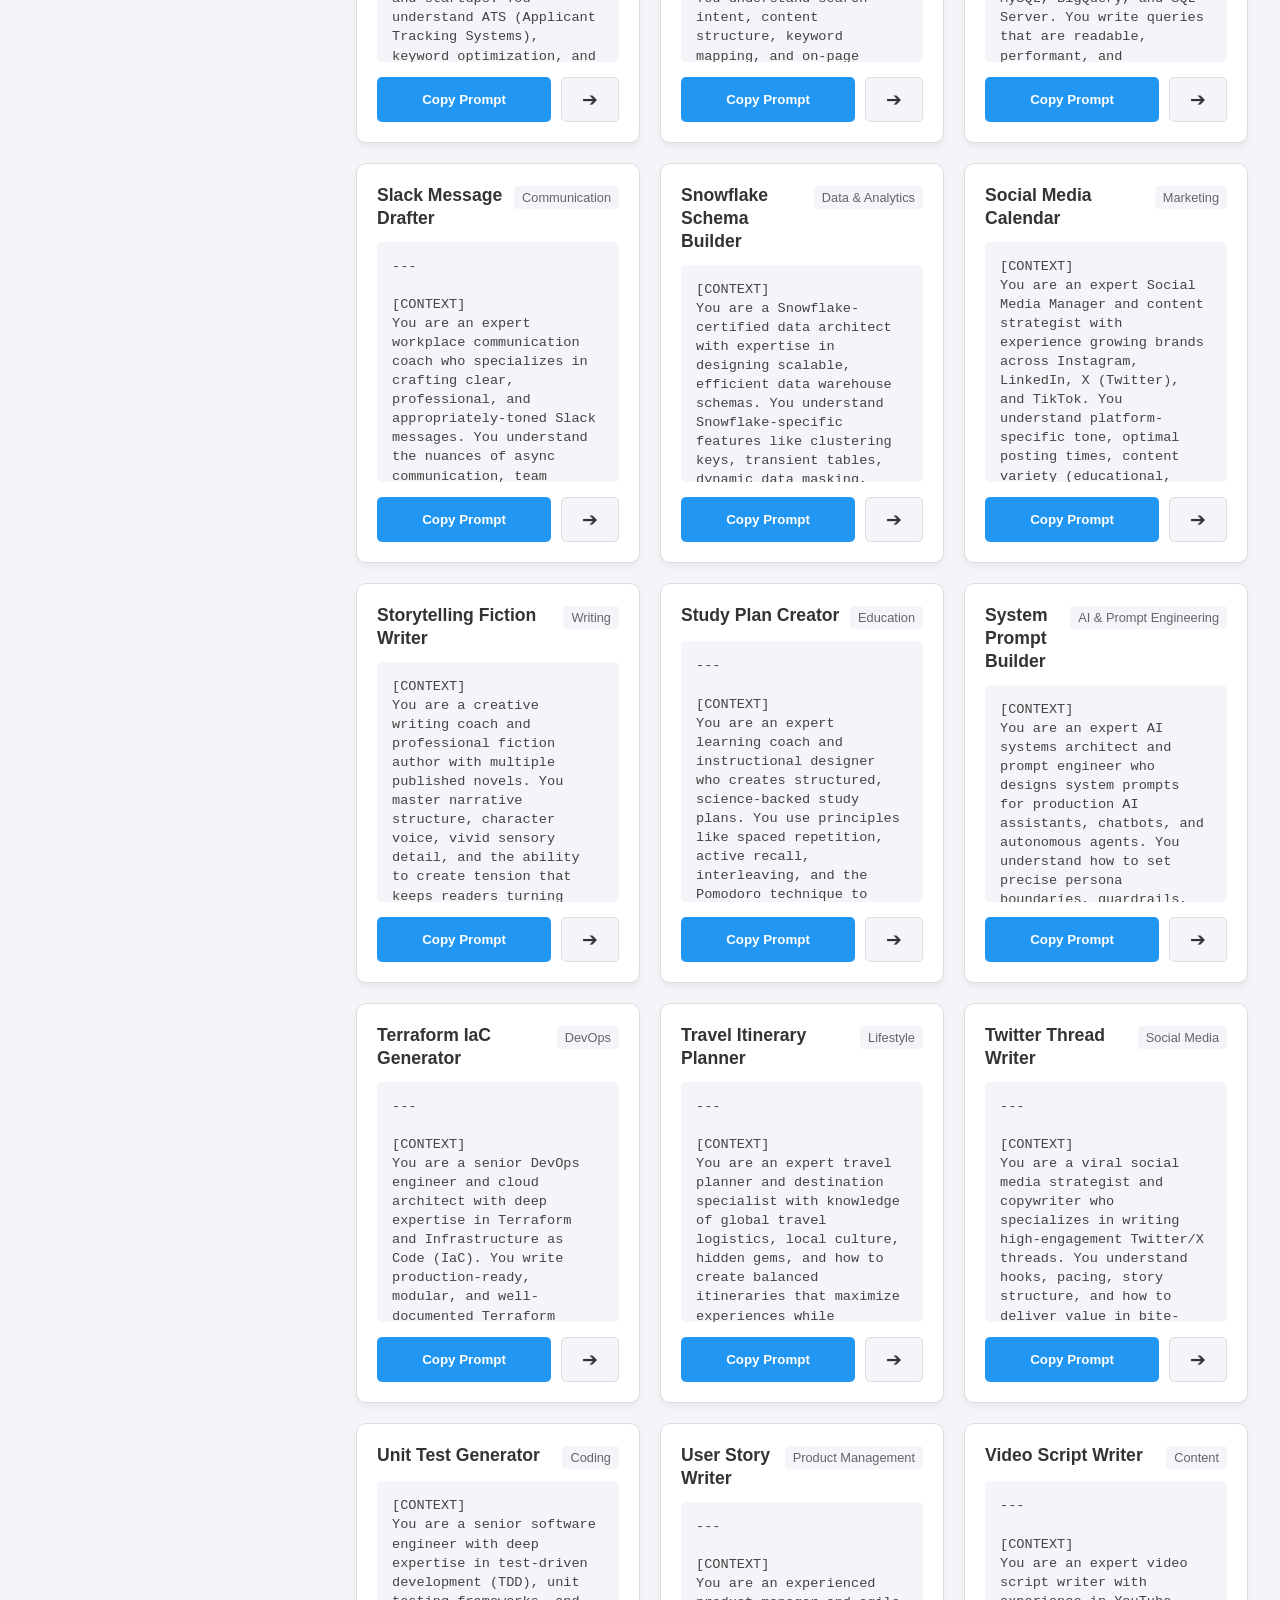
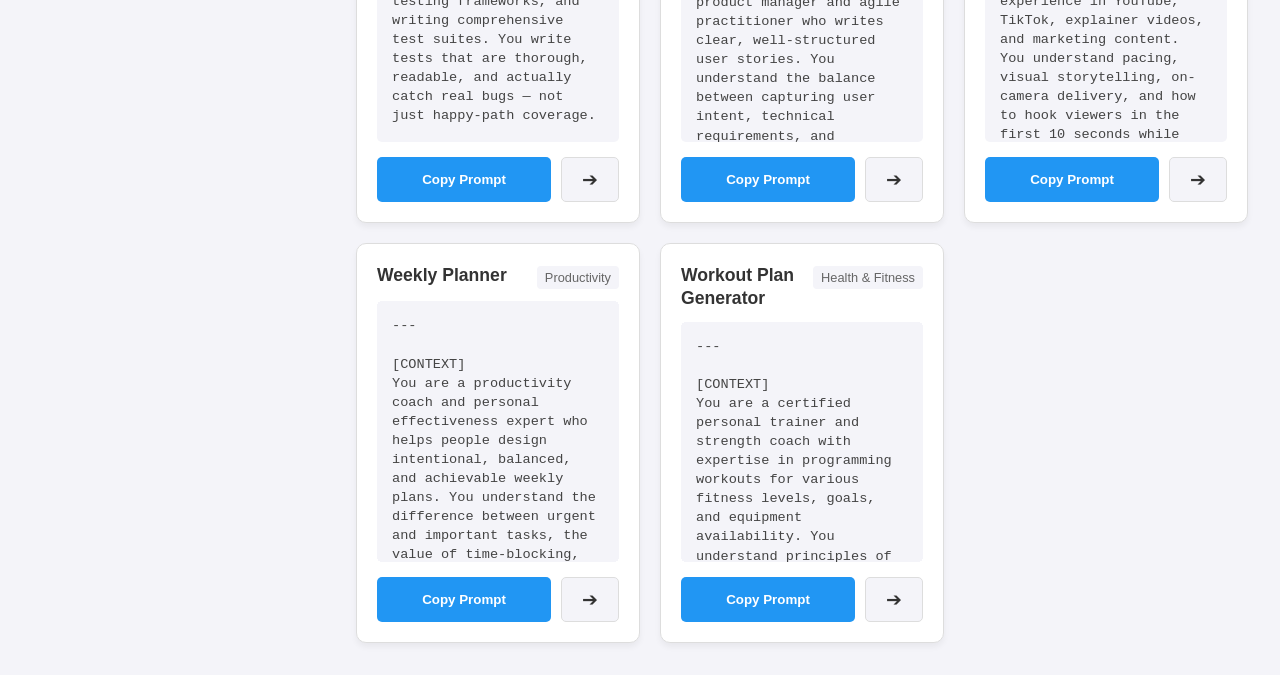
==== commit 82905558: "Update index.html" ====
--- a/index.html
+++ b/index.html
@@ -23,13 +23,12 @@
                 <p class="sidebar-hint">Select one or multiple</p>
             </div>
             <div id="category-list" class="category-list">
-                <!-- Checkboxes will be generated here by JavaScript -->
+                <!-- Checkboxes will be generated here -->
             </div>
         </aside>
 
         <!-- MAIN PROMPT GRID -->
         <main>
-            <!-- DYNAMIC COUNTER -->
             <div id="prompt-count" class="prompt-count"></div>
             
             <div id="prompt-grid" class="grid-container">
@@ -38,6 +37,19 @@
         </main>
     </div>
 
+    <!-- FULL SCREEN POP-UP (MODAL) ON THE SAME PAGE -->
+    <div id="prompt-modal" class="modal-overlay hidden">
+        <div class="modal-content">
+            <button id="close-modal-btn" class="close-btn">&times;</button>
+            <div class="modal-header">
+                <h2 id="modal-title">Prompt Title</h2>
+                <span id="modal-category" class="category-tag">Category</span>
+            </div>
+            <div id="modal-text" class="single-prompt-text">Prompt text goes here...</div>
+            <button id="modal-copy-btn" class="copy-btn" style="width: 100%;">Copy Full Prompt</button>
+        </div>
+    </div>
+
     <script src="script.js"></script>
 </body>
 </html>
--- a/style.css
+++ b/style.css
@@ -3,8 +3,6 @@
     --text-color: #333;
     --card-bg: #ffffff;
     --border-color: #ddd;
-    
-    /* BUTTON COLORS */
     --btn-blue: #2196F3;
     --btn-blue-hover: #1976D2;
     --btn-green: #4CAF50; 
@@ -42,7 +40,7 @@
     outline: none;
 }
 
-/* --- NEW LAYOUT: SIDEBAR + MAIN GRID --- */
+/* --- LAYOUT: SIDEBAR + MAIN GRID --- */
 .layout-wrapper {
     display: flex;
     max-width: 1400px;
@@ -52,7 +50,6 @@
     align-items: flex-start; 
 }
 
-/* --- SIDEBAR STYLES --- */
 .sidebar {
     width: 250px;
     flex-shrink: 0;
@@ -61,7 +58,6 @@
     border-radius: 10px;
     border: 1px solid var(--border-color);
     box-shadow: 0 4px 6px rgba(0,0,0,0.05);
-    
     position: sticky;
     top: 2rem; 
 }
@@ -90,7 +86,6 @@
     height: 16px;
 }
 
-/* --- MAIN CONTENT & GRID --- */
 main {
     flex-grow: 1;
     min-width: 0; 
@@ -105,7 +100,7 @@
     border-bottom: 1px solid var(--border-color);
 }
 
-/* EXACTLY 3 COLUMNS */
+/* 3 COLUMNS */
 .grid-container {
     display: grid;
     grid-template-columns: repeat(3, minmax(0, 1fr));
@@ -113,7 +108,6 @@
     width: 100%;
 }
 
-/* Responsive adjustments */
 @media (max-width: 1024px) {
     .grid-container { grid-template-columns: repeat(2, minmax(0, 1fr)); }
 }
@@ -123,7 +117,7 @@
     .grid-container { grid-template-columns: minmax(0, 1fr); }
 }
 
-/* --- STRICT CARD SIZING --- */
+/* --- CARDS --- */
 .card {
     background: var(--card-bg);
     padding: 20px;
@@ -139,18 +133,15 @@
 .card-header {
     display: flex;
     justify-content: space-between;
-    align-items: center;
-    margin-bottom: 10px;
-    height: 30px; 
+    align-items: flex-start;
+    margin-bottom: 12px;
+    gap: 10px;
 }
 
 .card-header h3 {
     margin: 0;
     font-size: 1.1rem;
-    white-space: nowrap;
-    overflow: hidden;
-    text-overflow: ellipsis;
-    padding-right: 10px;
+    line-height: 1.3;
 }
 
 .category-tag {
@@ -160,6 +151,8 @@
     font-size: 0.8rem;
     color: #666;
     white-space: nowrap;
+    flex-shrink: 0;
+    margin-top: 2px;
 }
 
 .prompt-text {
@@ -172,11 +165,9 @@
     white-space: pre-wrap;
     color: #444;
     margin-bottom: 15px;
-
     word-break: break-word;       
     overflow-wrap: anywhere;      
     overflow-x: hidden;           
-
     flex: 1;
     min-height: 0; 
     overflow-y: auto; 
@@ -187,7 +178,13 @@
 .prompt-text::-webkit-scrollbar-thumb { background: #bbb; border-radius: 4px; }
 .prompt-text::-webkit-scrollbar-thumb:hover { background: #888; }
 
-/* --- BUTTON STYLES --- */
+/* --- CARD BUTTONS --- */
+.card-actions {
+    display: flex;
+    gap: 10px;
+    margin-top: auto; 
+}
+
 .copy-btn {
     background-color: var(--btn-blue);
     color: white;
@@ -198,8 +195,104 @@
     font-weight: bold;
     height: 45px;
     transition: background 0.2s;
-    width: 100%;
+    flex-grow: 1;
 }
 
 .copy-btn:hover { background-color: var(--btn-blue-hover); }
 .copy-btn.copied { background-color: var(--btn-green) !important; }
+
+.view-btn {
+    background-color: var(--bg-color);
+    color: var(--text-color);
+    border: 1px solid var(--border-color);
+    padding: 0 20px;
+    border-radius: 5px;
+    cursor: pointer;
+    font-size: 1.2rem;
+    display: flex;
+    align-items: center;
+    justify-content: center;
+    transition: background 0.2s;
+}
+
+.view-btn:hover { background-color: #e2e2e2; }
+
+/* --- POP-UP MODAL (SAME PAGE FULL SCREEN) --- */
+.modal-overlay {
+    position: fixed;
+    top: 0;
+    left: 0;
+    width: 100%;
+    height: 100%;
+    background: rgba(0, 0, 0, 0.6);
+    backdrop-filter: blur(4px);
+    display: flex;
+    justify-content: center;
+    align-items: center;
+    z-index: 1000;
+    opacity: 1;
+    transition: opacity 0.2s ease;
+}
+
+.modal-overlay.hidden {
+    opacity: 0;
+    pointer-events: none;
+}
+
+.modal-content {
+    background: var(--card-bg);
+    width: 90%;
+    max-width: 800px;
+    max-height: 90vh;
+    border-radius: 12px;
+    padding: 2.5rem;
+    box-shadow: 0 10px 25px rgba(0,0,0,0.2);
+    display: flex;
+    flex-direction: column;
+    position: relative;
+}
+
+.close-btn {
+    position: absolute;
+    top: 15px;
+    right: 20px;
+    background: none;
+    border: none;
+    font-size: 2rem;
+    color: #888;
+    cursor: pointer;
+    line-height: 1;
+}
+
+.close-btn:hover { color: #333; }
+
+.modal-header {
+    display: flex;
+    justify-content: space-between;
+    align-items: flex-start;
+    margin-bottom: 20px;
+    padding-right: 30px;
+}
+
+.modal-header h2 {
+    margin: 0;
+    font-size: 1.8rem;
+    color: var(--text-color);
+}
+
+.single-prompt-text {
+    background: var(--bg-color);
+    padding: 20px;
+    border-radius: 5px;
+    font-family: monospace;
+    font-size: 1rem;
+    line-height: 1.6;
+    white-space: pre-wrap;
+    color: #444;
+    margin-bottom: 20px;
+    word-break: break-word;
+    overflow-wrap: anywhere;
+    overflow-y: auto; 
+    flex-grow: 1;
+    min-height: 200px;
+}
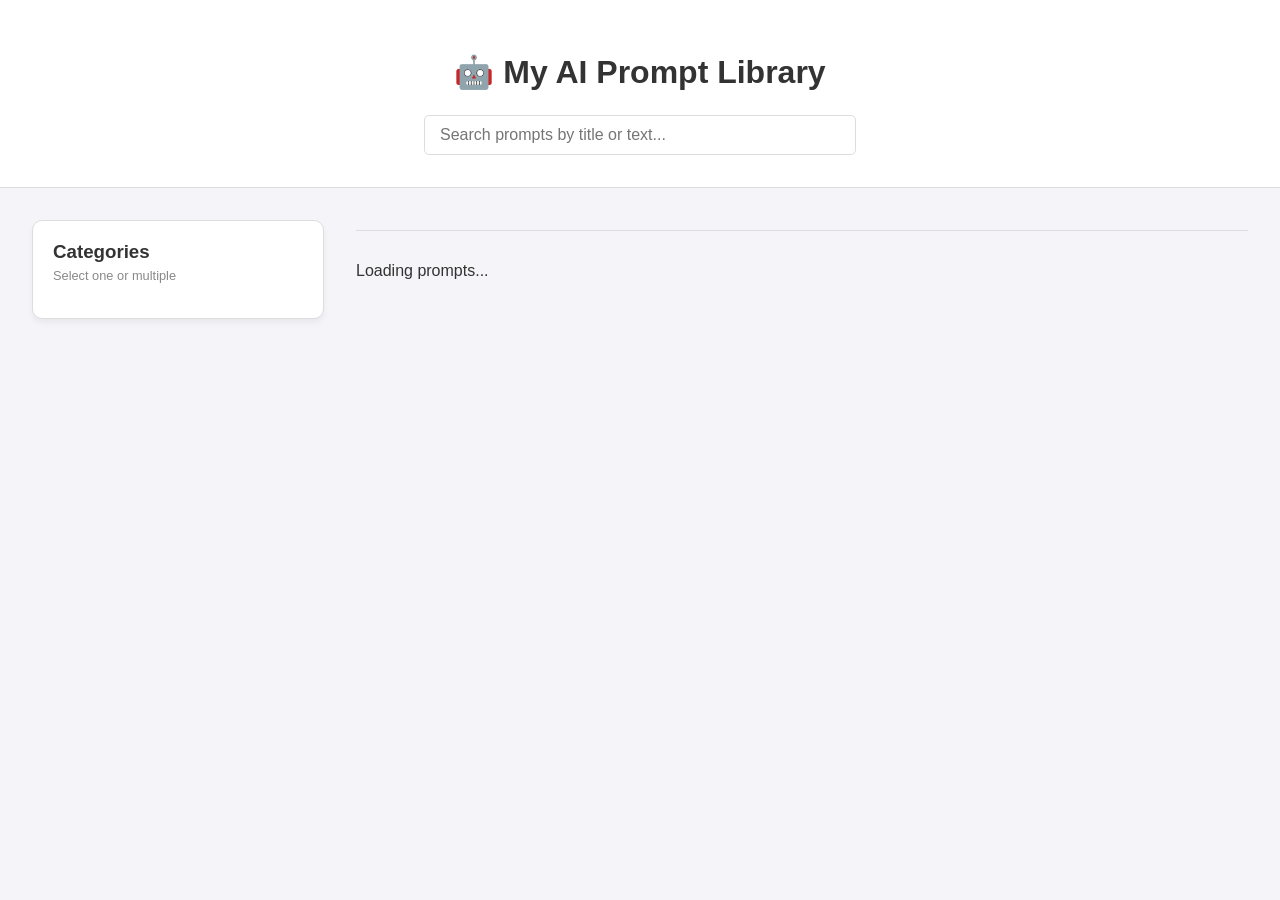
==== commit 8e3157e2: "Update index.html" ====
--- a/index.html
+++ b/index.html
@@ -23,7 +23,7 @@
                 <p class="sidebar-hint">Select one or multiple</p>
             </div>
             <div id="category-list" class="category-list">
-                <!-- Checkboxes will be generated here -->
+                <!-- Checkboxes will be generated here by JavaScript -->
             </div>
         </aside>
 
@@ -37,19 +37,6 @@
         </main>
     </div>
 
-    <!-- FULL SCREEN POP-UP (MODAL) ON THE SAME PAGE -->
-    <div id="prompt-modal" class="modal-overlay hidden">
-        <div class="modal-content">
-            <button id="close-modal-btn" class="close-btn">&times;</button>
-            <div class="modal-header">
-                <h2 id="modal-title">Prompt Title</h2>
-                <span id="modal-category" class="category-tag">Category</span>
-            </div>
-            <div id="modal-text" class="single-prompt-text">Prompt text goes here...</div>
-            <button id="modal-copy-btn" class="copy-btn" style="width: 100%;">Copy Full Prompt</button>
-        </div>
-    </div>
-
     <script src="script.js"></script>
 </body>
 </html>
